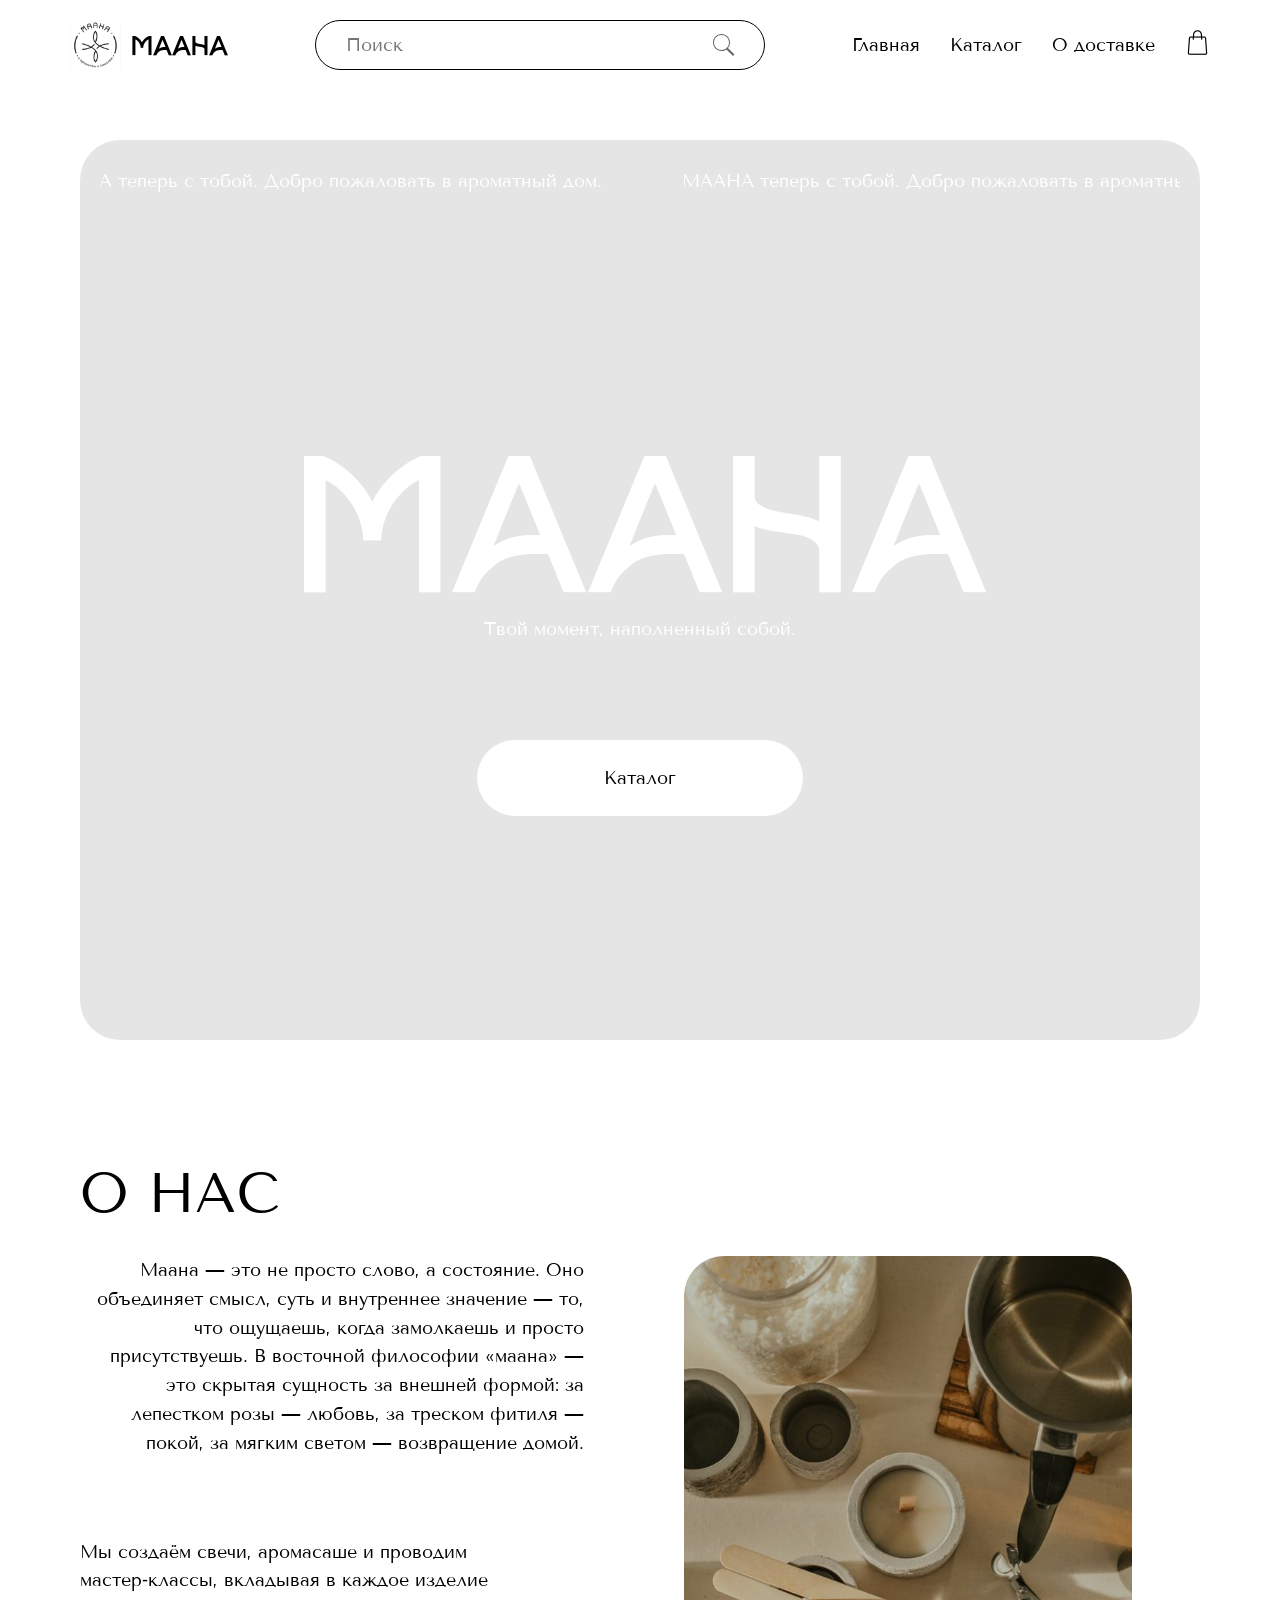
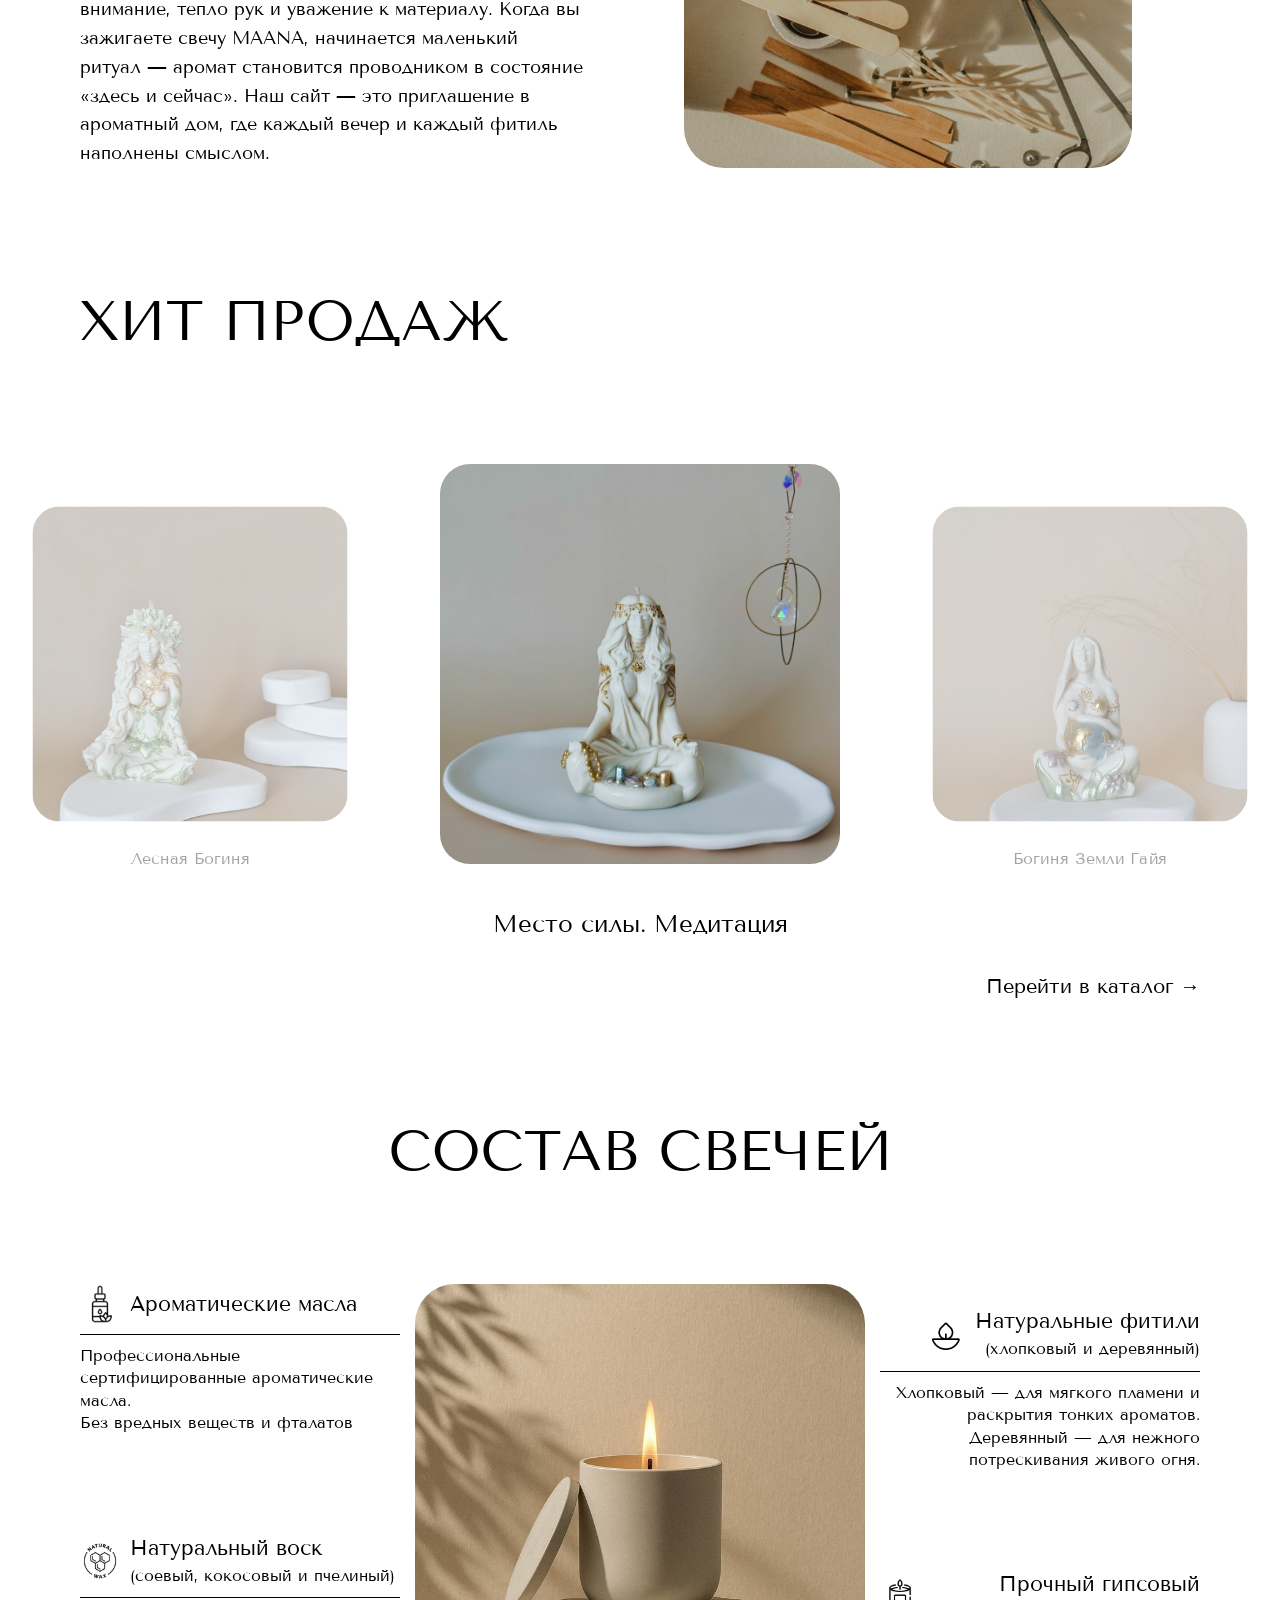
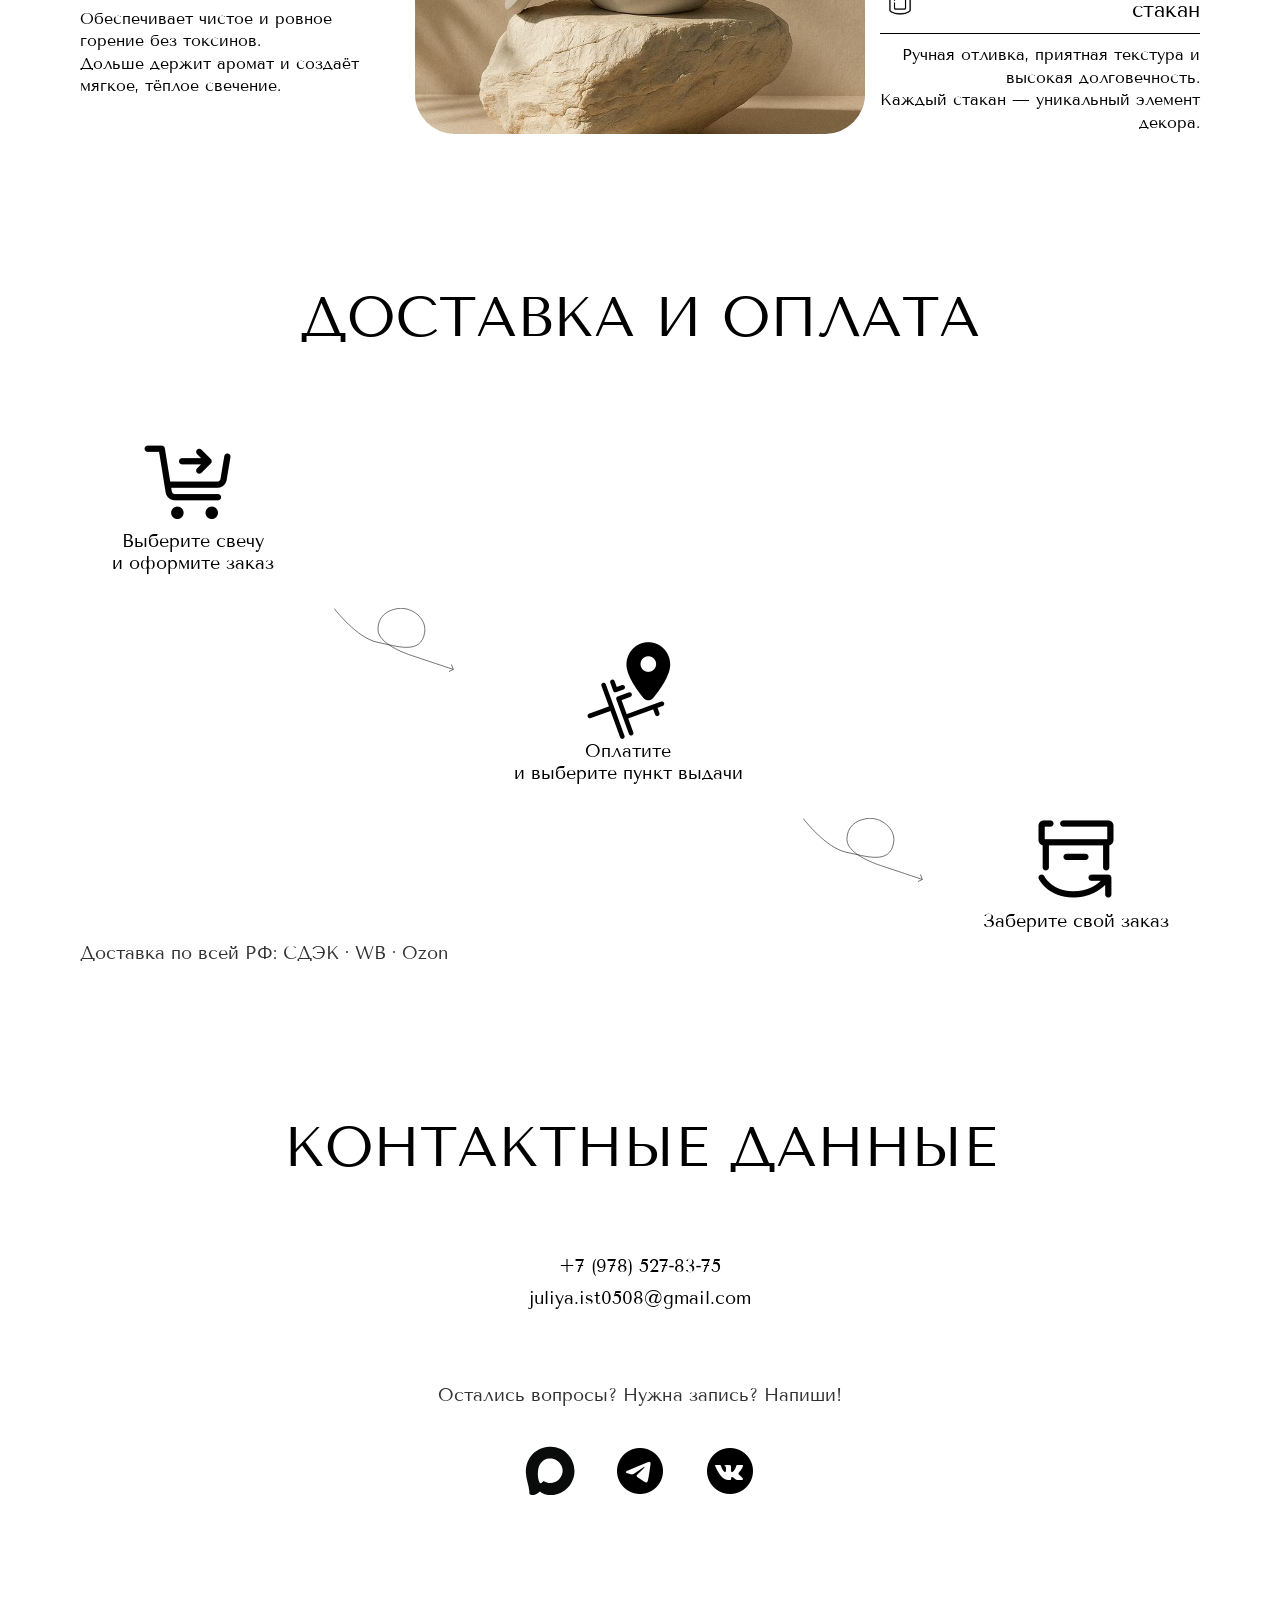
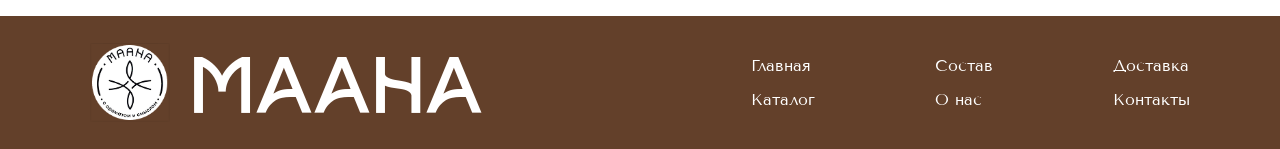
==== index.html @ 2e470aa3 "Initial commit" ====
<!doctype html>
<html lang="ru">
  <head>
    <meta charset="UTF-8" />
    <meta name="viewport" content="width=device-width, initial-scale=1.0" />
    <title>МААНА</title>
    <link rel="stylesheet" href="styles.css" />
  </head>
  <body>
    <header class="header">
      <!-- Бургер -->
      <div class="burger"></div>

      <!-- Логотип -->
      <div class="header__center">
        <a href="index.html" class="logo-link">
          <img src="img/logo.svg" alt="Логотип" class="logo-img" />
          <div class="logo">MAAHA</div>
        </a>
      </div>

      <!-- ПК поиск -->
      <div class="search-wrapper desktop-search">
        <img src="img/search-icon.svg" class="search-icon" alt="" />
        <input type="text" class="search" placeholder="Поиск" />
      </div>

      <!-- Иконки справа (только мобильные) -->
      <div class="header-icons">
        <img
          src="img/search-icon.svg"
          class="search-icon-small"
          id="mobileSearchBtn" />
        <a href="cart.html">
          <img src="img/bag.svg" class="bag-icon" />
        </a>
      </div>

      <!-- Мобильный поиск -->
      <div class="mobile-search">
        <input type="text" placeholder="Поиск" />
        <div class="mobile-search-close">✕</div>
      </div>

      <!-- Навигация (ПК) -->
      <nav class="nav">
        <a href="index.html">Главная</a>
        <a href="katalog.html">Каталог</a>
        <a href="#delivery">О доставке</a>

        <!-- КОРЗИНА ДЛЯ ПК -->
        <a href="cart.html" class="nav-cart">
          <img src="img/bag.svg" alt="Корзина" class="bag-icon" />
        </a>
      </nav>
    </header>

    <main>
      <section class="hero" id="home">
        <!-- БЕГУЩАЯ СТРОКА СВЕРХУ -->
        <div class="ticker">
          <div class="ticker__track">
            <span class="ticker__text"
              >MAAHA теперь с тобой. Добро пожаловать в ароматный дом.</span
            >
          </div>
        </div>

        <!-- ВИДЕО-ФОН -->
        <video class="hero-video" autoplay muted loop playsinline>
          <source src="video/background.mp4" type="video/mp4" />
        </video>

        <!-- КОНТЕНТ -->
        <div class="hero-content">
          <h1 class="hero__title">MAAHA</h1>

          <p class="hero__subtitle">Твой момент, наполненный собой.</p>

          <a href="katalog.html" class="hero__btn">Каталог</a>
        </div>
      </section>

      <section class="about" id="about">
        <h2 class="about__title">О НАС</h2>
        <div class="about__row">
          <div class="about__text">
            <p class="about__p about__p--right">
              Маана — это не просто слово, а состояние. Оно объединяет смысл,
              суть и внутреннее значение — то, что ощущаешь, когда замолкаешь и
              просто присутствуешь. В восточной философии «маана» — это скрытая
              сущность за внешней формой: за лепестком розы — любовь, за треском
              фитиля — покой, за мягким светом — возвращение домой.
            </p>

            <p class="about__p">
              Мы создаём свечи, аромасаше и проводим мастер‑классы, вкладывая в
              каждое изделие внимание, тепло рук и уважение к материалу. Когда
              вы зажигаете свечу MAANA, начинается маленький ритуал — аромат
              становится проводником в состояние «здесь и сейчас». Наш сайт —
              это приглашение в ароматный дом, где каждый вечер и каждый фитиль
              наполнены смыслом.
            </p>
          </div>
          <div class="about__image">
            <img src="img/workshop.jpg" alt="Мастерская MAANA" />
          </div>
        </div>
      </section>

      <section class="hits">
        <h2 class="hits__title">ХИТ ПРОДАЖ</h2>

        <div class="hits__list" id="hits-list"></div>

        <a href="katalog.html" class="hits__link">Перейти в каталог →</a>
      </section>

      <section class="composition" id="composition">
        <h2 class="composition__title">СОСТАВ СВЕЧЕЙ</h2>

        <div class="composition__layout">
          <!-- ЛЕВАЯ КОЛОНКА -->
          <div class="composition__col left">
            <div class="composition__item">
              <div class="composition__item-header">
                <img src="img/icons/oil.png" class="composition__icon" alt="" />
                <h3 class="composition__name">Ароматические масла</h3>
              </div>
              <div class="composition__line"></div>
              <p class="composition__text">
                Профессиональные сертифицированные ароматические масла. <br />
                Без вредных веществ и фталатов
              </p>
            </div>

            <div class="composition__item">
              <div class="composition__item-header">
                <img src="img/icons/wax.png" class="composition__icon" alt="" />
                <h3 class="composition__name">
                  Натуральный воск <br />
                  <span class="composition__text"
                    >(соевый, кокосовый и пчелиный)</span
                  >
                </h3>
              </div>
              <div class="composition__line"></div>
              <p class="composition__text">
                Обеспечивает чистое и ровное горение без токсинов.<br />
                Дольше держит аромат и создаёт мягкое, тёплое свечение.
              </p>
            </div>
          </div>

          <!-- ЦЕНТР -->
          <div class="composition__center">
            <img src="img/composition/candle.png" alt="Свеча MAANA" />
          </div>

          <!-- ПРАВАЯ КОЛОНКА -->
          <div class="composition__col right">
            <div class="composition__item">
              <div class="composition__item-header">
                <img
                  src="img/icons/wick.png"
                  class="composition__icon"
                  alt="" />
                <h3 class="composition__name">
                  Натуральные фитили <br />
                  <span class="composition__text"
                    >(хлопковый и деревянный)</span
                  >
                </h3>
              </div>
              <div class="composition__line"></div>
              <p class="composition__text">
                Хлопковый — для мягкого пламени и раскрытия тонких ароматов.<br />
                Деревянный — для нежного потрескивания живого огня.
              </p>
            </div>
            <div class="composition__item">
              <div class="composition__item-header">
                <img src="img/icons/cup.png" class="composition__icon" alt="" />
                <h3 class="composition__name">Прочный гипсовый стакан</h3>
              </div>
              <div class="composition__line"></div>
              <p class="composition__text">
                Ручная отливка, приятная текстура и высокая долговечность.<br />
                Каждый стакан — уникальный элемент декора.
              </p>
            </div>
          </div>
        </div>
      </section>

      <section class="delivery" id="delivery">
        <h2 class="delivery__title">ДОСТАВКА И ОПЛАТА</h2>

        <div class="delivery__steps">
          <!-- ШАГ 1 -->
          <div class="delivery__step step-1">
            <img src="img/icons/step1.png" class="delivery__icon" alt="" />
            <p class="delivery__text">Выберите свечу<br />и оформите заказ</p>
          </div>

          <img
            src="img/icons/arrow.svg"
            class="delivery__arrow arrow-1"
            alt="" />

          <!-- ШАГ 2 -->
          <div class="delivery__step step-2">
            <img src="img/icons/step2.png" class="delivery__icon" alt="" />
            <p class="delivery__text">Оплатите<br />и выберите пункт выдачи</p>
          </div>

          <img
            src="img/icons/arrow.svg"
            class="delivery__arrow arrow-2"
            alt="" />

          <!-- ШАГ 3 -->
          <div class="delivery__step step-3">
            <img src="img/icons/step3.png" class="delivery__icon" alt="" />
            <p class="delivery__text">Заберите свой заказ</p>
          </div>
        </div>

        <p class="delivery__note">Доставка по всей РФ: СДЭК · WB · Ozon</p>
      </section>

      <section class="contacts" id="contacts">
        <h2 class="contacts__title">КОНТАКТНЫЕ ДАННЫЕ</h2>

        <div class="contacts__info">
          <p class="contacts__phone">+7 (978) 527‑83‑75</p>
          <p class="contacts__mail">juliya.ist0508@gmail.com</p>
        </div>

        <p class="contacts__subtitle">
          Остались вопросы? Нужна запись? Напиши!
        </p>

        <div class="contacts__icons">
          <img src="img/message/max.svg" alt="" class="contacts__icon" />
          <img src="img/message/tg.svg" alt="" class="contacts__icon" />
          <img src="img/message/vk.svg" alt="" class="contacts__icon" />
        </div>
      </section>
    </main>
    <footer class="footer">
      <div class="footer__inner">
        <!-- ЛЕВАЯ ЧАСТЬ: ЛОГОТИП + НАЗВАНИЕ -->
        <div class="footer__left">
          <img src="img/logo.png" alt="Логотип" class="footer__logo-img" />
          <div class="footer__logo-text">MAAHA</div>
        </div>

        <!-- ПРАВАЯ ЧАСТЬ: МЕНЮ -->
        <div class="footer-menu">
          <div class="footer-col">
            <a href="index.html#home">Главная</a>
            <a href="katalog.html">Каталог</a>
          </div>

          <div class="footer-col">
            <a href="index.html#composition">Состав</a>
            <a href="index.html#about">О нас</a>
          </div>

          <div class="footer-col">
            <a href="index.html#delivery">Доставка</a>
            <a href="index.html#contacts">Контакты</a>
          </div>
        </div>
      </div>
    </footer>

    <script src="js/header.js"></script>
    <script type="module" src="js/products.js"></script>
    <script src="js/ticker.js"></script>
    <script type="module" src="js/hits.js"></script>
  </body>
</html>
---- styles.css ----
/* Florensa Demo Regular */
@font-face {
  font-family: 'Florensa';
  src: url('fonts/FlorensaDemo-Regular.ttf') format('truetype');
  font-weight: 200;
  font-style: normal;
}

/* Tenor Sans */
@font-face {
  font-family: 'TenorSans';
  src: url('fonts/TenorSans-Regular.ttf') format('truetype');
  font-weight: 100;
  font-style: normal;
}

/* CSS-переменные */
:root {
  --font-main: 'TenorSans', sans-serif;
  --font-global: 'Florensa', serif;
}

* {
  margin: 0;
  padding: 0;
  box-sizing: border-box;
}

html {
  scroll-behavior: smooth;
}

body {
  background: #fff;
  color: #000;
  font-family: var(--font-main);
  font-size: 18px;
  padding-top: 120px;
}

main {
  padding: 20px 80px;
}

@media (max-width: 1000px) {
  main {
    padding: 10px 60px;
  }
}

/* ------------------ HEADER (DESKTOP) ------------------ */

.header {
  position: fixed;
  top: 0;
  left: 0;
  width: 100%;
  z-index: 20;
  background: #fff;
  display: flex;
  align-items: center;
  justify-content: space-between;
  padding: 20px 70px;
}

/* ЛОГОТИП */
.logo-link {
  display: flex;
  align-items: center;
  gap: 10px;
  text-decoration: none;
  color: #000;
}

.logo-img {
  height: 50px;
}

.logo {
  font-size: 28px;
  font-family: var(--font-global);
}

/* ПОИСК (ПК) */
.search-wrapper {
  position: relative;
  display: flex;
  align-items: center;
}

.search {
  padding: 11px 30px;
  border: 1px solid #000;
  border-radius: 55px;
  font-size: 18px;
  font-family: var(--font-main);
  width: 450px;
  height: 50px;
}

.search-icon {
  position: absolute;
  right: 30px;
  width: 22px;
  height: 22px;
  opacity: 0.6;
}

.search:focus {
  border-color: #f2b13b;
  outline: none;
  box-shadow: 0 0 8px rgba(242, 177, 59, 0.5);
}

/* НАВИГАЦИЯ (ПК) */
.nav {
  display: flex;
  align-items: center;
  gap: 30px;
}

.nav a {
  text-decoration: none;
  color: #000;
}

/* КОРЗИНА ДЛЯ ПК */
.nav-cart {
  display: block;
}

.bag-icon {
  width: 25px;
  cursor: pointer;
}

/* ИКОНКИ (моб/планшет) */
.header-icons {
  display: none;
  align-items: center;
  gap: 20px;
}

.search-icon-small {
  width: 22px;
  opacity: 0.7;
  cursor: pointer;
}

/* БУРГЕР */
.burger {
  display: none;
  width: 28px;
  height: 28px;
  background: #000;
  mask: url('img/burger.png') center/contain no-repeat;
  -webkit-mask: url('img/burger.png') center/contain no-repeat;
  cursor: pointer;
  z-index: 10;
}

.burger.open {
  background: #000;
  mask: url('img/close.png') center/contain no-repeat;
  -webkit-mask: url('img/close.png') center/contain no-repeat;
}

/* МОБИЛЬНЫЙ ПОИСК */
.mobile-search {
  display: flex;
  align-items: center;
  gap: 10px;

  position: absolute;
  left: 0;
  top: 100%;
  width: 100%;

  padding: 12px 20px;
  background: #fff;

  opacity: 0;
  pointer-events: none;
  transform: translateY(-10px);
  transition: all 0.35s ease;
  border-top: 1px solid #eee;
  z-index: 5;
}

.mobile-search input {
  width: 100%;
  padding: 12px 20px;
  border-radius: 40px;
  border: 1px solid #000;
  font-size: 16px;
  transition: all 0.3s ease;
}

.mobile-search input:focus {
  border-color: #f2b13b;
  box-shadow: 0 0 8px rgba(242, 177, 59, 0.5);
  outline: none;
}

.mobile-search-close {
  font-size: 22px;
  cursor: pointer;
  opacity: 0.7;
  transition: 0.2s;
}

.mobile-search-close:hover {
  opacity: 1;
}

/* ------------------ ПЛАНШЕТЫ ------------------ */
@media (max-width: 1024px) {
  body {
    font-size: 16px;
  }

  .header {
    padding: 20px 30px;
    display: grid;
    grid-template-columns: 40px 1fr 80px;
  }

  /* ПК поиск скрываем */
  .search-wrapper {
    display: none;
  }

  /* ПК корзину скрываем */
  .nav-cart {
    display: none;
  }

  /* мобильные иконки показываем */
  .header-icons {
    display: flex;
  }

  /* бургер показываем */
  .burger {
    display: block;
  }

  /* логотип по центру */
  .header__center {
    display: flex;
    justify-content: center;
  }

  /* мобильное меню */
  .nav {
    display: none;
    flex-direction: column;
    gap: 25px;
    position: absolute;
    top: 100%;
    margin-top: 0;
    left: 0;
    width: 100%;
    background: #fff;
    padding: 30px;
    border-top: 1px solid #eee;
  }

  .nav.open {
    display: flex;
  }

  .mobile-search.open {
    opacity: 1;
    pointer-events: auto;
    transform: translateY(0);
  }
}
/* ------------------ ТЕЛЕФОНЫ ------------------ */
@media (max-width: 768px) {
  body {
    font-size: 14px;
  }

  .mobile-search.open {
    opacity: 1;
    pointer-events: auto;
    transform: translateY(0);
  }
}

/*-------------------- HERO SECTION ------------ */
.hero {
  position: relative;
  margin: 0 0 100px;
  height: 100vh;
  overflow: hidden;
  display: flex;
  flex-direction: column;
  justify-content: center;
  text-align: center;
  padding: 20px;
  color: #fff;
}

.hero::after {
  content: '';
  position: absolute;
  top: 0;
  left: 0;
  width: 100%;
  height: 100%;
  background: rgba(0, 0, 0, 0.1); /* степень затемнения */
  border-radius: 40px;
  z-index: 0; /* ← ВАЖНО: слой над видео */
}

.hero-content,
.ticker {
  position: relative;
  z-index: 1;
}

/* ВИДЕО-ФОН */
.hero-video {
  position: absolute;
  top: 0;
  left: 0;
  width: 100%;
  height: 100%;
  object-fit: cover;
  z-index: -1;
  border-radius: 40px;
}

/* БЕГУЩАЯ СТРОКА — ВСЕГДА СВЕРХУ */
.ticker {
  width: 100%;
  overflow: hidden;
  /* background: rgba(0, 0, 0, 0.3); */
  padding: 10px 0;
  white-space: nowrap;
}

.ticker__track {
  display: inline-flex;
  gap: 80px; /* расстояние между фразами */
  white-space: nowrap;
  will-change: transform;
}

/* КОНТЕНТ ПО ЦЕНТРУ */
.hero-content {
  flex: 1;
  display: flex;
  flex-direction: column;
  justify-content: center; /* центрирование */
  align-items: center;
  text-align: center;
  padding: 0 40px;
  color: #fff;
}

/* ТЕКСТ */
.hero__title {
  font-size: 200px;
  font-weight: 400;
  margin-bottom: -15px;
  font-family: var(--font-global);
}

.hero__subtitle {
  margin-bottom: 100px;
}

/* КНОПКА */
.hero__btn {
  display: inline-block;
  padding: 25px 125px;
  background: #fff;
  border-radius: 90px;
  text-decoration: none;
  color: #000;
  border: 2px solid transparent;
  transition: 0.3s ease;
}

.hero__btn:hover {
  border-color: #f2b13b;
  color: #f2b13b;
}

.hero__btn:active {
  background: #f2b13b;
  color: #fff;
}

@media (max-width: 1024px) {
  .hero {
    height: 85vh;
    margin-bottom: 60px;
    border-radius: 30px;
  }

  .hero::after,
  .hero-video {
    border-radius: 30px;
  }

  .hero__title {
    font-size: 120px;
    margin-bottom: -10px;
  }

  .hero__subtitle {
    font-size: 20px;
    margin-bottom: 60px;
  }

  .hero__btn {
    padding: 20px 80px;
    font-size: 18px;
  }

  .ticker {
    padding: 8px 0;
  }

  .ticker__track {
    gap: 50px;
  }
}

@media (max-width: 768px) {
  .hero {
    height: 75vh;
    padding: 10px;
    margin-bottom: 40px;
    border-radius: 20px;
  }

  .hero::after,
  .hero-video {
    border-radius: 20px;
  }

  .hero__subtitle {
    font-size: 16px;
    margin-bottom: 70px;
  }

  .hero__btn {
    padding: 16px 50px;
    font-size: 16px;
    border-radius: 60px;
  }

  .ticker {
    padding: 6px 0;
  }

  .ticker__track {
    gap: 30px;
  }
}

/*----------------- ABOUT ----------------- */
.about {
  margin-top: 120px;
}

.about__title {
  font-size: 56px;
  font-weight: 200;
  margin-bottom: 30px;
}

.about__row {
  display: flex;
  align-items: stretch;
  gap: 100px;
}

.about__text {
  flex: 0 0 45%;
  align-self: center; /* текст по низу */
}

.about__p {
  font-size: 18px;
  line-height: 1.6;
  margin-bottom: 80px;
}

.about__p:last-child {
  margin-bottom: 0;
}

.about__p--right {
  text-align: right;
}

.about__image {
  /* align-self: center; */
  flex: 0 0 40%;
  flex-shrink: 0;
  width: 400px; /* регулируйте под свой дизайн */
  aspect-ratio: 1 / 1; /* квадрат */
  border-radius: 40px;
  overflow: hidden;
}

.about__image img {
  width: 100%;
  height: 100%;
  object-fit: cover;
}

/* Планшеты (до 1024px) */
@media (max-width: 1024px) {
  .about__row {
    flex-direction: column;
    gap: 30px;
  }

  .about__image {
    order: 1;
    width: 100%;
    max-width: 450px;
    margin: 0 auto 30px;
  }

  .about__text {
    order: 2;
    width: 100%;
  }

  .about__title {
    margin-bottom: 60px;
  }

  .about__p {
    font-size: 16px;
    line-height: 1.6;
    margin-bottom: 50px;
  }
}
/* Телефоны (до 768px) */
@media (max-width: 768px) {
  .about__title {
    font-size: 50px;
  }

  .about__row {
    display: flex;
    flex-direction: column;
  }

  .about__image {
    order: 1; /* картинка первая */
    width: 100%;
    aspect-ratio: 1 / 1;
    margin-bottom: 50px;
  }

  .about__text {
    order: 2; /* текст второй */
  }
}

/* -------------------- ХИТЫ ----------------*/
.hits {
  margin-top: 120px;
}

.hits__title {
  font-size: 56px;
  margin-bottom: 100px;
  font-weight: 200;
}

.hits__list {
  position: relative;
  width: 100%;
  height: 420px;
  display: flex;
  justify-content: center;
  align-items: center;
}

.hits__item {
  position: absolute;
  transition:
    transform 0.8s ease,
    opacity 0.8s ease,
    width 0.8s ease,
    height 0.8s ease;
}

/* левая карточка */
.hits__item.left {
  transform: translateX(-450px) scale(0.9);
  opacity: 0.5;
  z-index: 1;
  width: 350px;
  height: 350px;
}

/* центральная карточка */
.hits__item.center {
  transform: translateX(0) scale(1);
  opacity: 1;
  z-index: 3;
  width: 400px;
  height: 400px;
}

/* правая карточка */
.hits__item.right {
  transform: translateX(450px) scale(0.9);
  opacity: 0.5;
  z-index: 1;
  width: 350px;
  height: 350px;
}

.hits__item img {
  width: 100%;
  height: 100%;
  object-fit: cover;
  border-radius: 30px;
}

.hits__name {
  font-size: 20px;
  text-align: center;
}

/* название у боковых карточек */
.hits__item.left .hits__name,
.hits__item.right .hits__name {
  font-size: 18px;
  margin-top: 25px;
  opacity: 0.7;
  transition: 0.6s ease;
}

/* название у центральной карточки */
.hits__item.center .hits__name {
  font-size: 24px;
  margin-top: 40px;
  opacity: 1;
  transition: 0.6s ease;
}

.hits__link {
  display: block;
  margin: 100px 0 0;
  text-align: right;
  font-size: 20px;
  text-decoration: none;
  color: #000;
}

.hits__link:hover {
  color: #f2b13b;
  transition: 0.3s ease;
}

@media (max-width: 1024px) {
  /* текст */
  .hits__item.left .hits__name,
  .hits__item.right .hits__name {
    font-size: 16px;
    margin-top: 18px;
  }

  .hits__item.center .hits__name {
    font-size: 20px;
    margin-top: 25px;
  }

  /* левая карточка */
  .hits__item.left {
    transform: translateX(-300px) scale(0.85);
    width: 280px;
    height: 280px;
  }

  /* центральная карточка */
  .hits__item.center {
    width: 330px;
    height: 330px;
  }

  /* правая карточка */
  .hits__item.right {
    transform: translateX(300px) scale(0.85);
    width: 280px;
    height: 280px;
  }

  /* высота контейнера */
  .hits__list {
    height: 350px;
  }

  .hits__link {
    font-size: 16px;
  }
}

@media (max-width: 768px) {
  .hits__title {
    font-size: 50px;
  }

  /* текст */
  .hits__name {
    font-size: 16px;
  }

  /* левая карточка */
  .hits__item.left {
    transform: translateX(-180px) scale(0.8);
    width: 220px;
    height: 220px;
  }

  /* центральная карточка */
  .hits__item.center {
    width: 260px;
    height: 260px;
  }

  /* правая карточка */
  .hits__item.right {
    transform: translateX(180px) scale(0.8);
    width: 220px;
    height: 220px;
  }

  /* высота контейнера */
  .hits__list {
    height: 280px;
  }
}

/* ------------------- СОСТАВ СВЕЧЕЙ ---------------- */
.composition {
  margin-top: 120px;
}

.composition__title {
  font-size: 56px;
  font-weight: 200;
  text-align: center;
  margin-bottom: 100px;
}

/* ТРИ КОЛОНКИ */
.composition__layout {
  display: grid;
  grid-template-columns: 1fr auto 1fr;
  align-items: start;
  gap: 15px; /* 15px — расстояние между фото и описаниями */
  max-width: 1200px;
  margin: 0 auto;
}

/* ЛЕВАЯ И ПРАВАЯ КОЛОНКИ */
.composition__col {
  display: flex;
  flex-direction: column;
  height: 450px; /* высота фото */
}

/* ВЫРАВНИВАНИЕ */
.composition__col.left {
  text-align: left;
  justify-content: flex-start;
  gap: 100px;
}

.composition__col.right {
  text-align: right;
  justify-content: flex-end;
  gap: 100px;
}

/* ЦЕНТР — ФОТО */
.composition__center {
  width: 450px;
  height: 450px;
  overflow: hidden;
  background: #e5e5e5;
  border-radius: 40px;
}

.composition__center img {
  width: 100%;
  height: 100%;
  object-fit: cover;
}

.composition__item {
  max-width: 350px;
}

/* ИКОНКА + НАЗВАНИЕ В ОДНОЙ ЛИНИИ */
.composition__item-header {
  display: flex;
  align-items: center;
  gap: 10px;
}

.composition__col.right .composition__item-header {
  justify-content: flex-end;
}

/* ИКОНКА */
.composition__icon {
  width: 40px;
  height: 40px;
}

/* НАЗВАНИЕ */
.composition__name {
  font-weight: 400;
}

/* ЛИНИЯ */
.composition__line {
  width: 100%;
  height: 1px;
  background: #000;
  margin: 10px 0;
}

/* ТЕКСТ */
.composition__text {
  font-size: 16px;
  line-height: 1.4;
}

@media (max-width: 1024px) {
  .composition__title {
    font-size: 56px;
    margin-bottom: 80px;
  }

  .composition__layout {
    display: grid;
    grid-template-columns: 1fr 1fr; /* две колонки */
    grid-template-rows: auto auto; /* фото сверху */
    gap: 40px;
    max-width: 900px;
    align-items: stretch;
  }

  .composition__center {
    grid-column: 1 / 3; /* фото на всю ширину */
    grid-row: 1;
    width: 350px;
    height: 350px;
    margin: 0 auto;
  }

  .composition__col {
    height: 100%;
  }

  .composition__col.left {
    grid-column: 1;
    grid-row: 2;
    text-align: left;
    align-items: flex-start;
    gap: 40px;
  }

  .composition__col.right {
    grid-column: 2;
    grid-row: 2;
    text-align: right;
    align-items: flex-end;
    gap: 40px;
  }

  .composition__text {
    font-size: 16px;
  }
}
@media (max-width: 768px) {
  .composition__title {
    font-size: 50px;
  }

  .composition__layout {
    display: flex;
    flex-direction: column;
    gap: 40px;
    width: 100%;
  }

  .composition__center {
    order: 1;
    width: 250px;
    height: 250px;
    margin: 0 auto;
  }

  .composition__col {
    display: contents;
  }

  .composition__item {
    width: 100%;
    max-width: 320px;
    display: flex;
    flex-direction: column;
  }

  .composition__name {
    font-size: 18px;
  }

  /* ЛЕВЫЕ элементы — прижимаем к левому краю */
  .composition__col.left .composition__item {
    margin-left: 0;
    margin-right: auto;
    text-align: left;
    align-items: flex-start;
  }

  /* ПРАВЫЕ элементы — прижимаем к правому краю */
  .composition__col.right .composition__item {
    margin-left: auto;
    margin-right: 0;
    text-align: right;
    align-items: flex-end;
  }

  /* Порядок */
  .composition__col.left .composition__item:nth-child(1) {
    order: 2;
  }
  .composition__col.right .composition__item:nth-child(1) {
    order: 3;
  }
  .composition__col.left .composition__item:nth-child(2) {
    order: 4;
  }
  .composition__col.right .composition__item:nth-child(2) {
    order: 5;
  }

  /* Header справа */
  .composition__item-header {
    width: 100%;
  }

  .composition__col.right .composition__item-header {
    justify-content: flex-end;
  }

  .composition__text {
    font-size: 16px;
  }
}

/* ------------- ДОСТАВКА ---------------- */
/* ОБЩИЙ БЛОК */
.delivery {
  margin-top: 150px;
}

.delivery__title {
  text-align: center;
  font-size: 56px;
  font-weight: 200;
  margin-bottom: 80px;
}

.delivery__text {
  text-align: center;
}

/* КОНТЕЙНЕР */
.delivery__steps {
  display: flex;
  justify-content: center;
  align-items: flex-start;
  gap: 60px;
  position: relative;
}

.delivery__step {
  display: flex;
  flex-direction: column;
  align-items: center;
}

/* ШАГИ */
.step {
  display: flex;
  flex-direction: column;
  align-items: center;
}

.delivery__arrow {
  width: 120px;
  height: 120px;
  object-fit: contain;
}

/* ИКОНКИ */
.icon {
  width: 150px;
  height: 150px;
  object-fit: contain;
  margin-bottom: 15px;
}

/* ТЕКСТ */
.step p {
  font-size: 18px;
  line-height: 1.4;
  margin: 0;
  text-align: center;
}

/* РАСПОЛОЖЕНИЕ — ЛЕСЕНКА */

/* ШАГ 1 */
.step-1 {
  margin-top: 0;
}

/* СТРЕЛКА 1 — от низа иконки шага 1 */
.arrow-1 {
  margin-top: 150px;
}

/* ШАГ 2 — верх иконки совпадает с низом текста шага 1 */
.step-2 {
  margin-top: 210px; /* 150 иконка + 15 отступ + ~45 текст */
}

/* СТРЕЛКА 2 — от низа иконки шага 2 */
.arrow-2 {
  margin-top: 360px; /* 210 + 150 */
}

/* ШАГ 3 — верх иконки совпадает с низом текста шага 2 */
.step-3 {
  margin-top: 380px; /* 360 + небольшой отступ */
}

/* НАДПИСЬ СЛЕВА, НА 10px НИЖЕ ТРЕТЬЕГО ШАГА */
.delivery__note {
  margin: 10px 0;
  opacity: 0.8;
  text-align: left;
}

@media (max-width: 1024px) {
  .delivery {
    margin-top: 100px;
  }

  .delivery__title {
    font-size: 50px;
    margin-bottom: 60px;
  }

  .delivery__steps {
    gap: 40px;
  }

  .delivery__icon {
    width: 100px;
    height: 100px;
  }

  .delivery__arrow {
    width: 100px;
    height: 100px;
  }

  /* Лесенка — уменьшаем вертикальные отступы */
  .step-2 {
    margin-top: 160px;
  }

  .arrow-1 {
    margin-top: 120px;
  }

  .arrow-2 {
    margin-top: 280px;
  }

  .step-3 {
    margin-top: 300px;
  }

  .delivery__text {
    font-size: 16px;
  }

  .delivery__note {
    margin-top: 40px;
  }
}

@media (max-width: 768px) {
  .delivery__steps {
    display: flex;
    flex-direction: column;
    gap: 30px;
    width: 100%;
  }

  /* Иконки меньше */
  .delivery__icon {
    width: 80px;
    height: 80px;
  }

  /* Заменяем стрелки на мобильные */
  .delivery__arrow {
    content: url('../img/icons/arrow_mobile.svg');
    width: 80px;
    height: 80px;
  }

  /* Убираем лесенку */
  .step-1,
  .step-2,
  .step-3,
  .arrow-1,
  .arrow-2 {
    margin-top: 0;
  }

  /* БАЗА: каждый шаг — блок с фиксированной шириной */
  .delivery__step {
    width: 100%;
    max-width: 320px;
    display: flex;
    flex-direction: column;
    gap: 10px;
  }

  /* 1 — слева */
  .step-1 {
    align-self: flex-start;
    text-align: left;
  }

  /* стрелка 1 — под шагом 1, по центру */
  .arrow-1 {
    align-self: center;
  }

  /* 2 — справа */
  .step-2 {
    align-self: flex-end;
    text-align: right;
  }

  /* стрелка 2 — зеркальная */
  .arrow-2 {
    align-self: center;
    transform: scaleX(-1); /* ← зеркально */
  }

  /* 3 — снова слева */
  .step-3 {
    align-self: flex-start;
    text-align: left;
  }

  /* Текст */
  .delivery__text {
    font-size: 16px;
    line-height: 1.4;
  }

  .delivery__note {
    margin-top: 40px;
    font-size: 16px;
  }
}

/* ------------- КОНТАКТЫ --------------- */
.contacts {
  margin-top: 150px;
  text-align: center;
}

.contacts__title {
  font-size: 56px;
  font-weight: 200;
  margin-bottom: 75px;
}

.contacts__info p {
  margin: 10px 0;
}

.contacts__subtitle {
  margin-top: 75px;
  opacity: 0.8;
}

.contacts__icons {
  margin: 40px 0 100px;
  display: flex;
  justify-content: center;
  gap: 40px;
}

.contacts__icon {
  width: 50px;
  height: 50px;
  object-fit: contain;
  cursor: pointer;
  transition: opacity 0.3s ease;
}

.contacts__icon:hover {
  opacity: 0.6;
}

@media (max-width: 1024px) {
  .contacts {
    margin-top: 120px;
  }

  .contacts__title {
    font-size: 48px;
    margin-bottom: 60px;
  }

  .contacts__icons {
    gap: 30px;
  }

  .contacts__icon {
    width: 45px;
    height: 45px;
  }

  .contacts__subtitle {
    margin-top: 60px;
  }
}

@media (max-width: 768px) {
  .contacts {
    margin-top: 100px;
    text-align: center;
  }

  .contacts__title {
    font-size: 36px;
    margin-bottom: 40px;
  }

  .contacts__info p {
    font-size: 16px;
    margin: 6px 0;
  }

  .contacts__subtitle {
    margin-top: 40px;
    font-size: 16px;
  }

  .contacts__icons {
    margin: 30px 0 60px;
    gap: 25px;
  }

  .contacts__icon {
    width: 40px;
    height: 40px;
  }
}

/* -футер */
.footer {
  background: #63402a;
  padding: 20px 50px;
  color: #fff;
}

.footer__inner {
  max-width: 1400px;
  margin: 0 auto;
  display: flex;
  justify-content: space-between;
  align-items: center;
  padding: 0 40px;
}

/* ЛЕВАЯ ЧАСТЬ */
.footer__left {
  display: flex;
  align-items: center;
  gap: 20px;
}

.footer__logo-img {
  width: 80px;
  height: 80px;
  object-fit: contain;
}

.footer__logo-text {
  font-family: var(--font-global);
  font-size: 82px;
  font-weight: 300;
  letter-spacing: 2px;
}

/* ПРАВАЯ ЧАСТЬ — МЕНЮ */
.footer-menu {
  font-size: 16px;
  display: flex;
  gap: 120px; /* расстояние между колонками */
}

.footer-col {
  display: flex;
  flex-direction: column;
  gap: 15px; /* расстояние между надписями */
}

.footer-col a {
  color: #ffffff;
  text-decoration: none;
  transition: color 0.3s ease;
}

/* Активный цвет */
.footer-col a:hover,
.footer-col a:focus,
.footer-col a:active {
  color: #f2b13b;
}

@media (max-width: 1024px) {
  .footer {
    padding: 20px 30px;
  }

  .footer__inner {
    padding: 0 20px;
    gap: 40px;
  }

  .footer__logo-img {
    width: 60px;
    height: 60px;
  }

  .footer__logo-text {
    font-size: 60px;
  }

  .footer-menu {
    gap: 60px;
    font-size: 15px;
  }

  .footer-col {
    gap: 12px;
  }
}

@media (max-width: 768px) {
  .footer {
    padding: 25px 20px;
  }

  .footer__inner {
    padding: 0;
    gap: 30px;
  }

  /* Логотип */
  .footer__logo-img {
    width: 45px;
    height: 45px;
  }

  .footer__logo-text {
    font-size: 38px;
    letter-spacing: 1px;
  }

  /* Меню — остаётся в две колонки */
  .footer-menu {
    gap: 40px; /* было 120px → уменьшили */
    font-size: 14px;
  }

  .footer-col {
    gap: 8px; /* было 15px → уменьшили */
  }

  .footer-col a {
    font-size: 14px;
  }
}
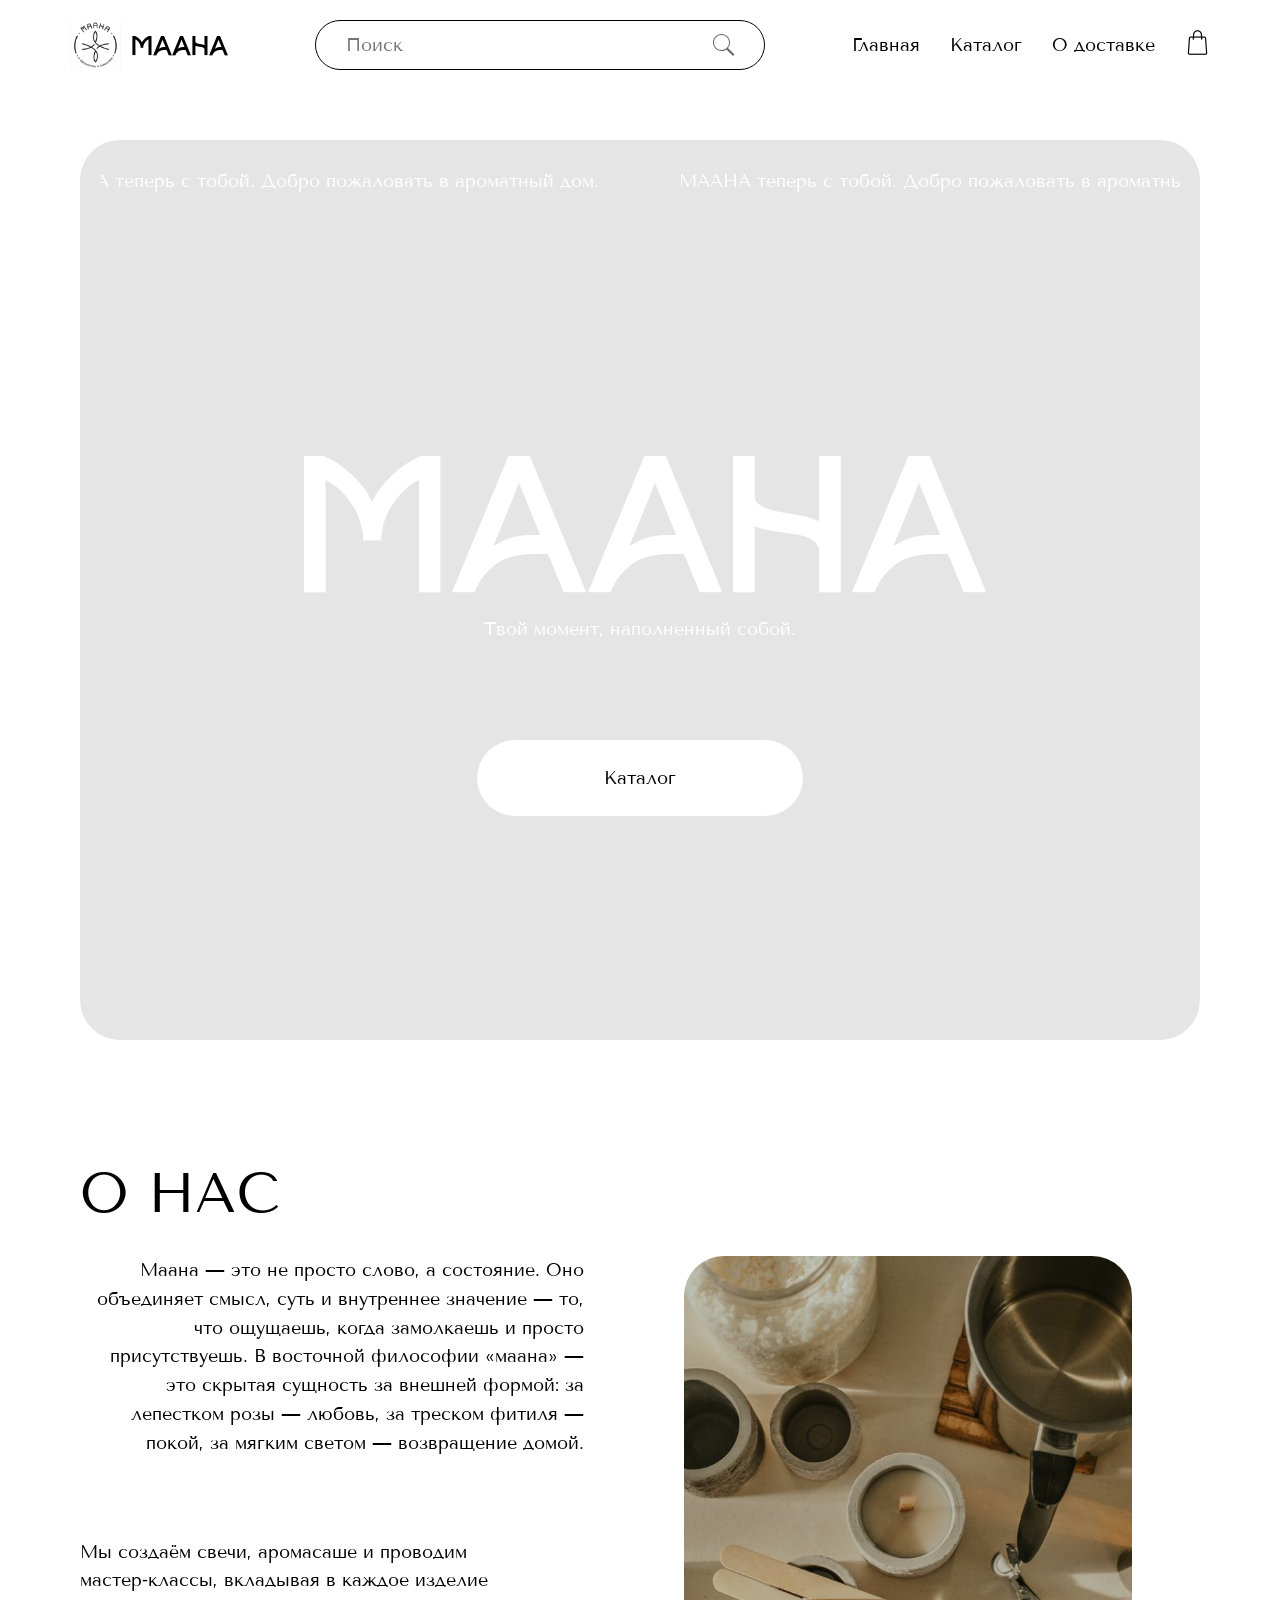
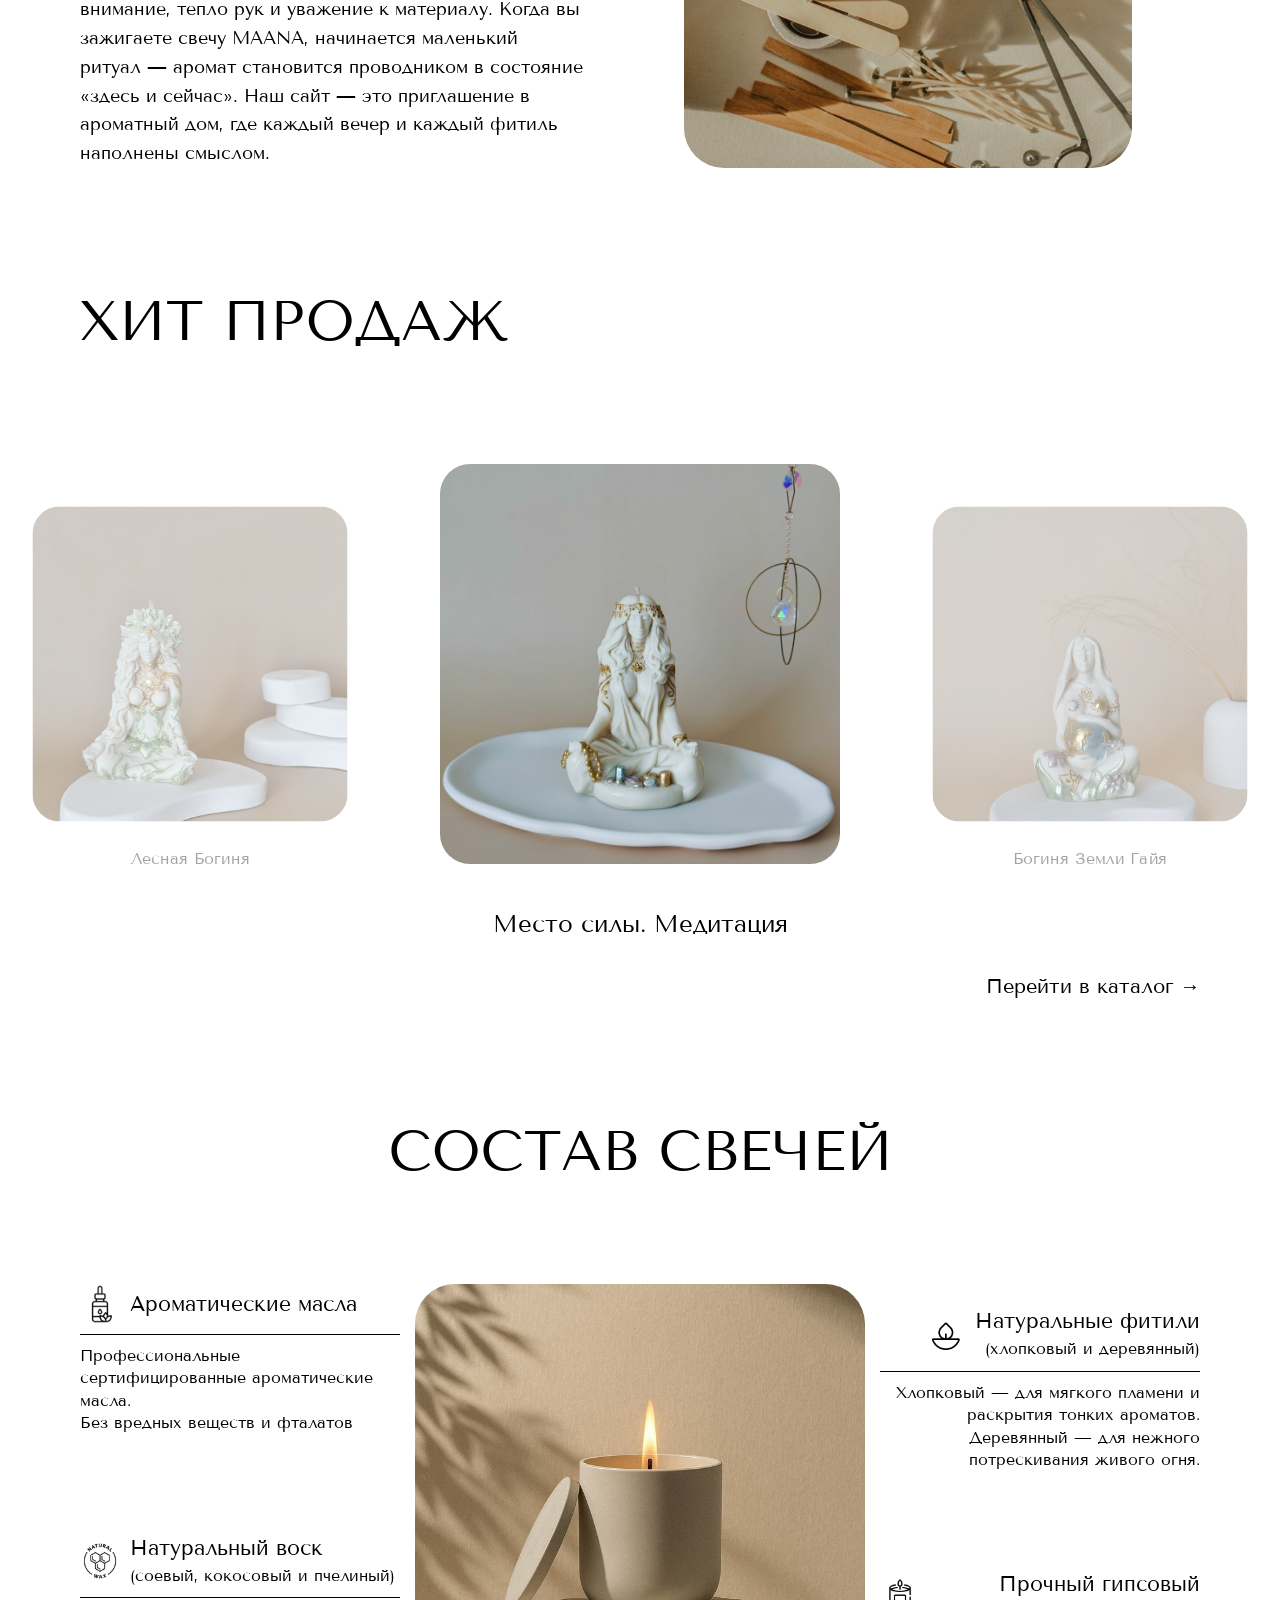
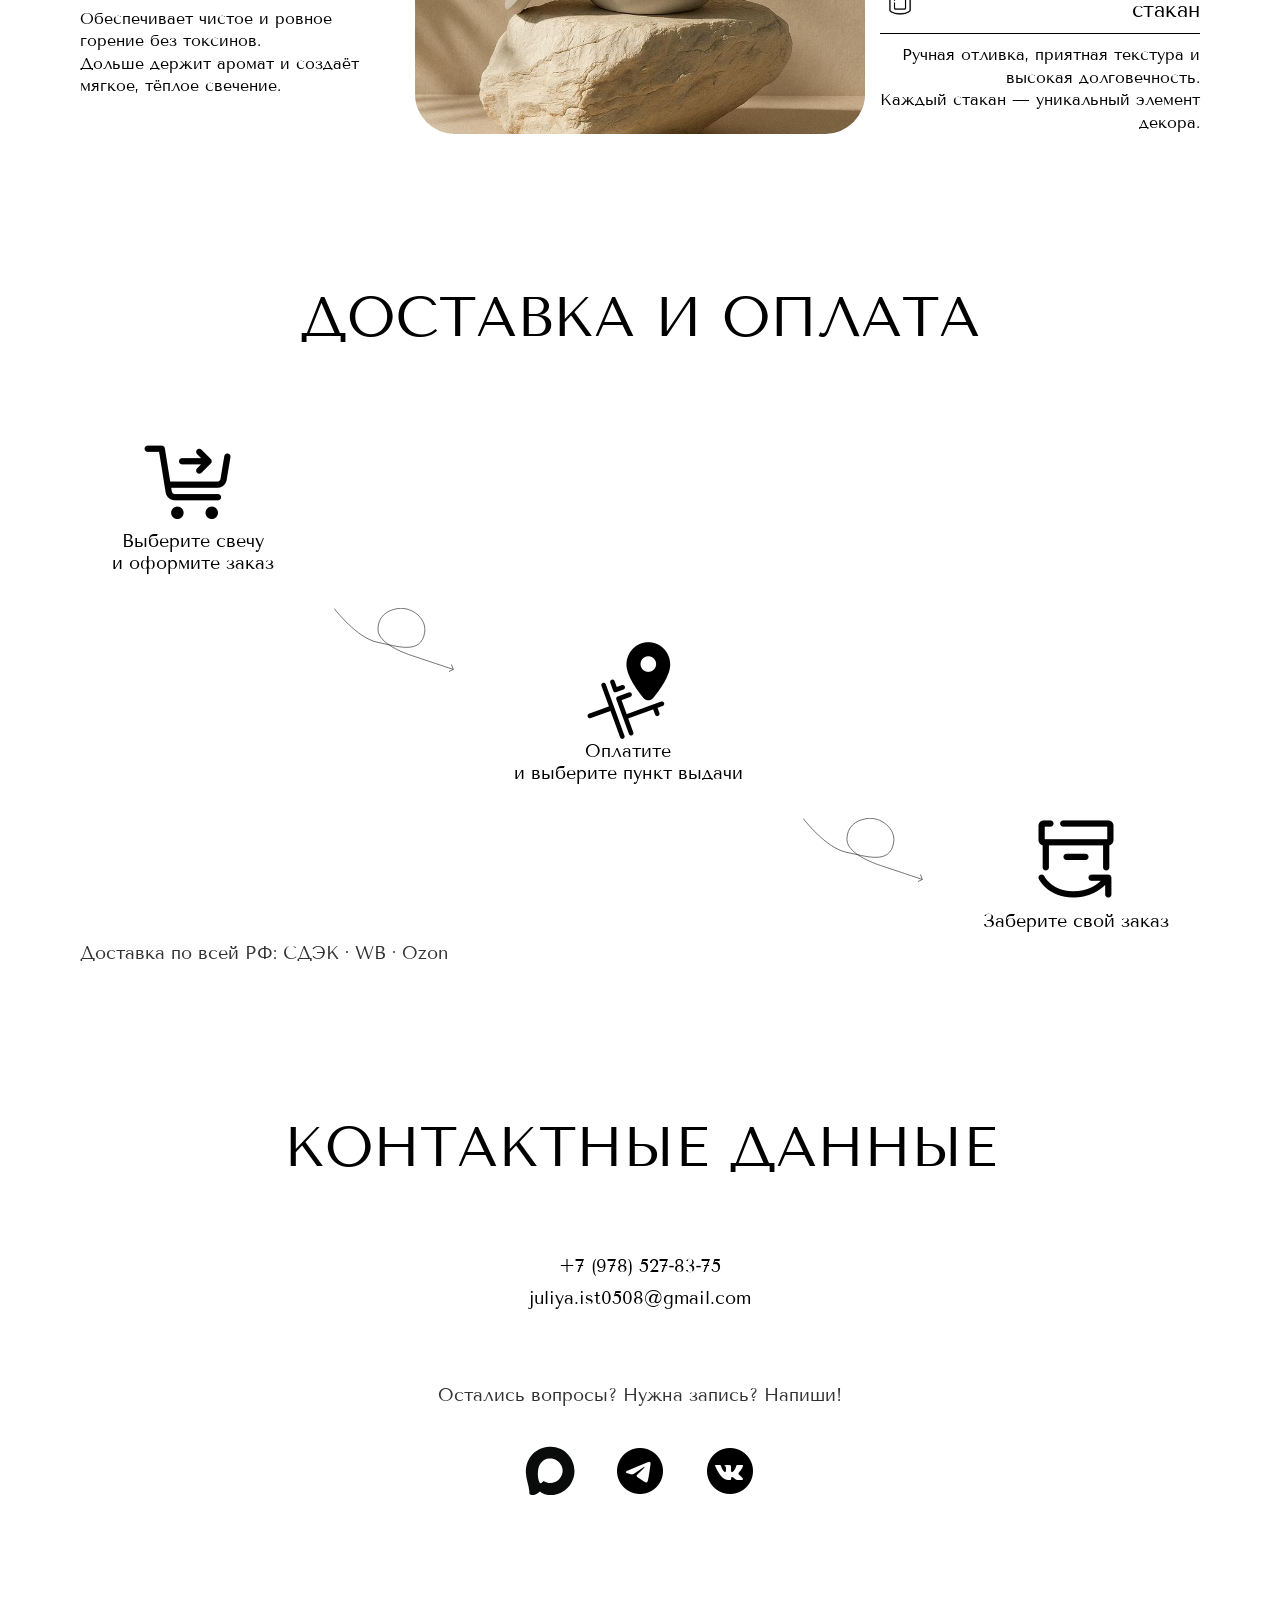
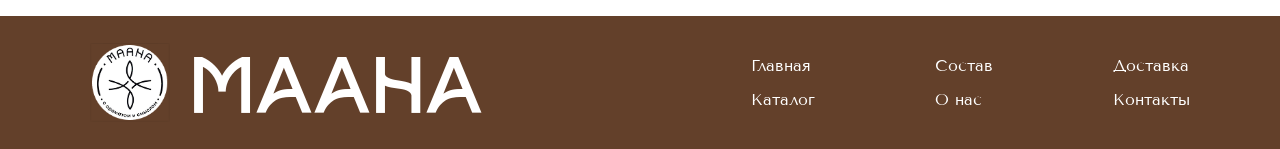
==== commit 5e2750db: "full project" ====
--- a/index.html
+++ b/index.html
@@ -4,6 +4,7 @@
     <meta charset="UTF-8" />
     <meta name="viewport" content="width=device-width, initial-scale=1.0" />
     <title>МААНА</title>
+    <link rel="icon" type="image/svg+xml" href="img/logo.png" />
     <link rel="stylesheet" href="styles.css" />
   </head>
   <body>
@@ -46,7 +47,7 @@
       <nav class="nav">
         <a href="index.html">Главная</a>
         <a href="katalog.html">Каталог</a>
-        <a href="#delivery">О доставке</a>
+        <a href="index.html#delivery">О доставке</a>
 
         <!-- КОРЗИНА ДЛЯ ПК -->
         <a href="cart.html" class="nav-cart">
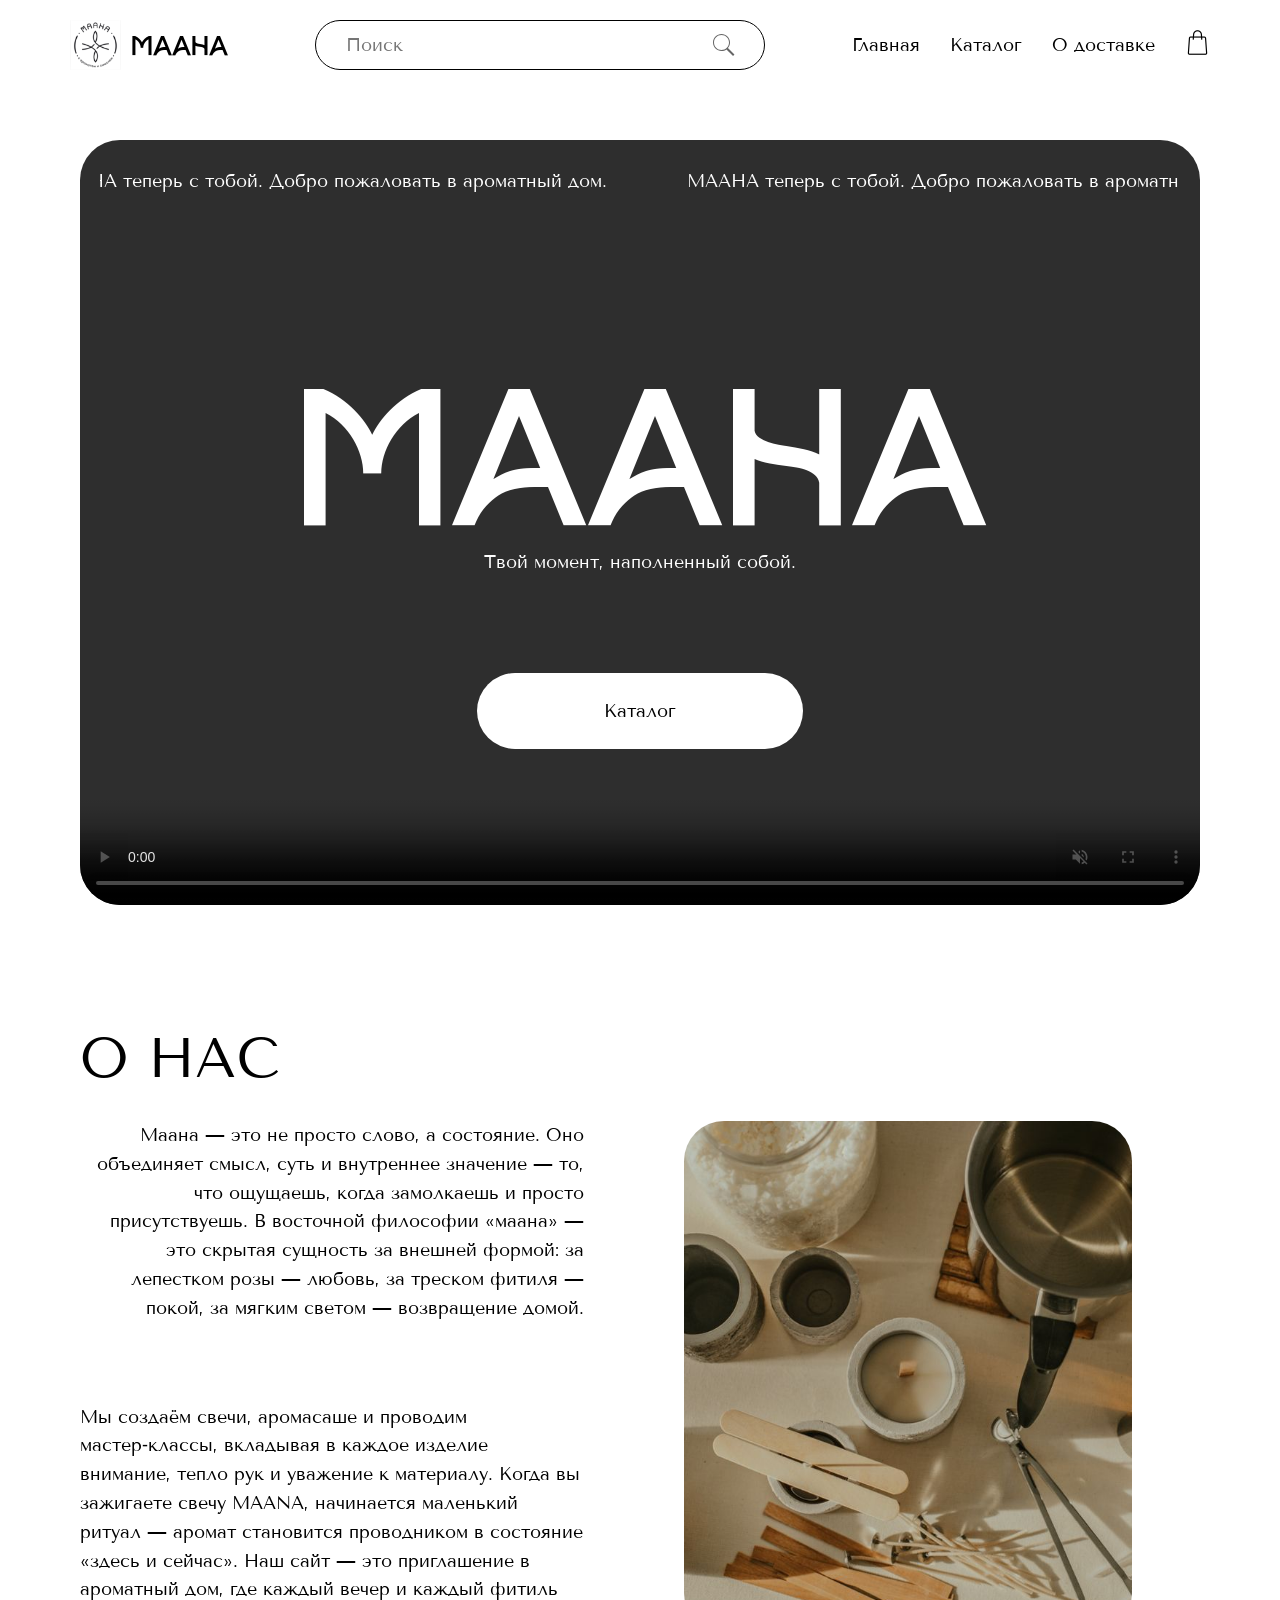
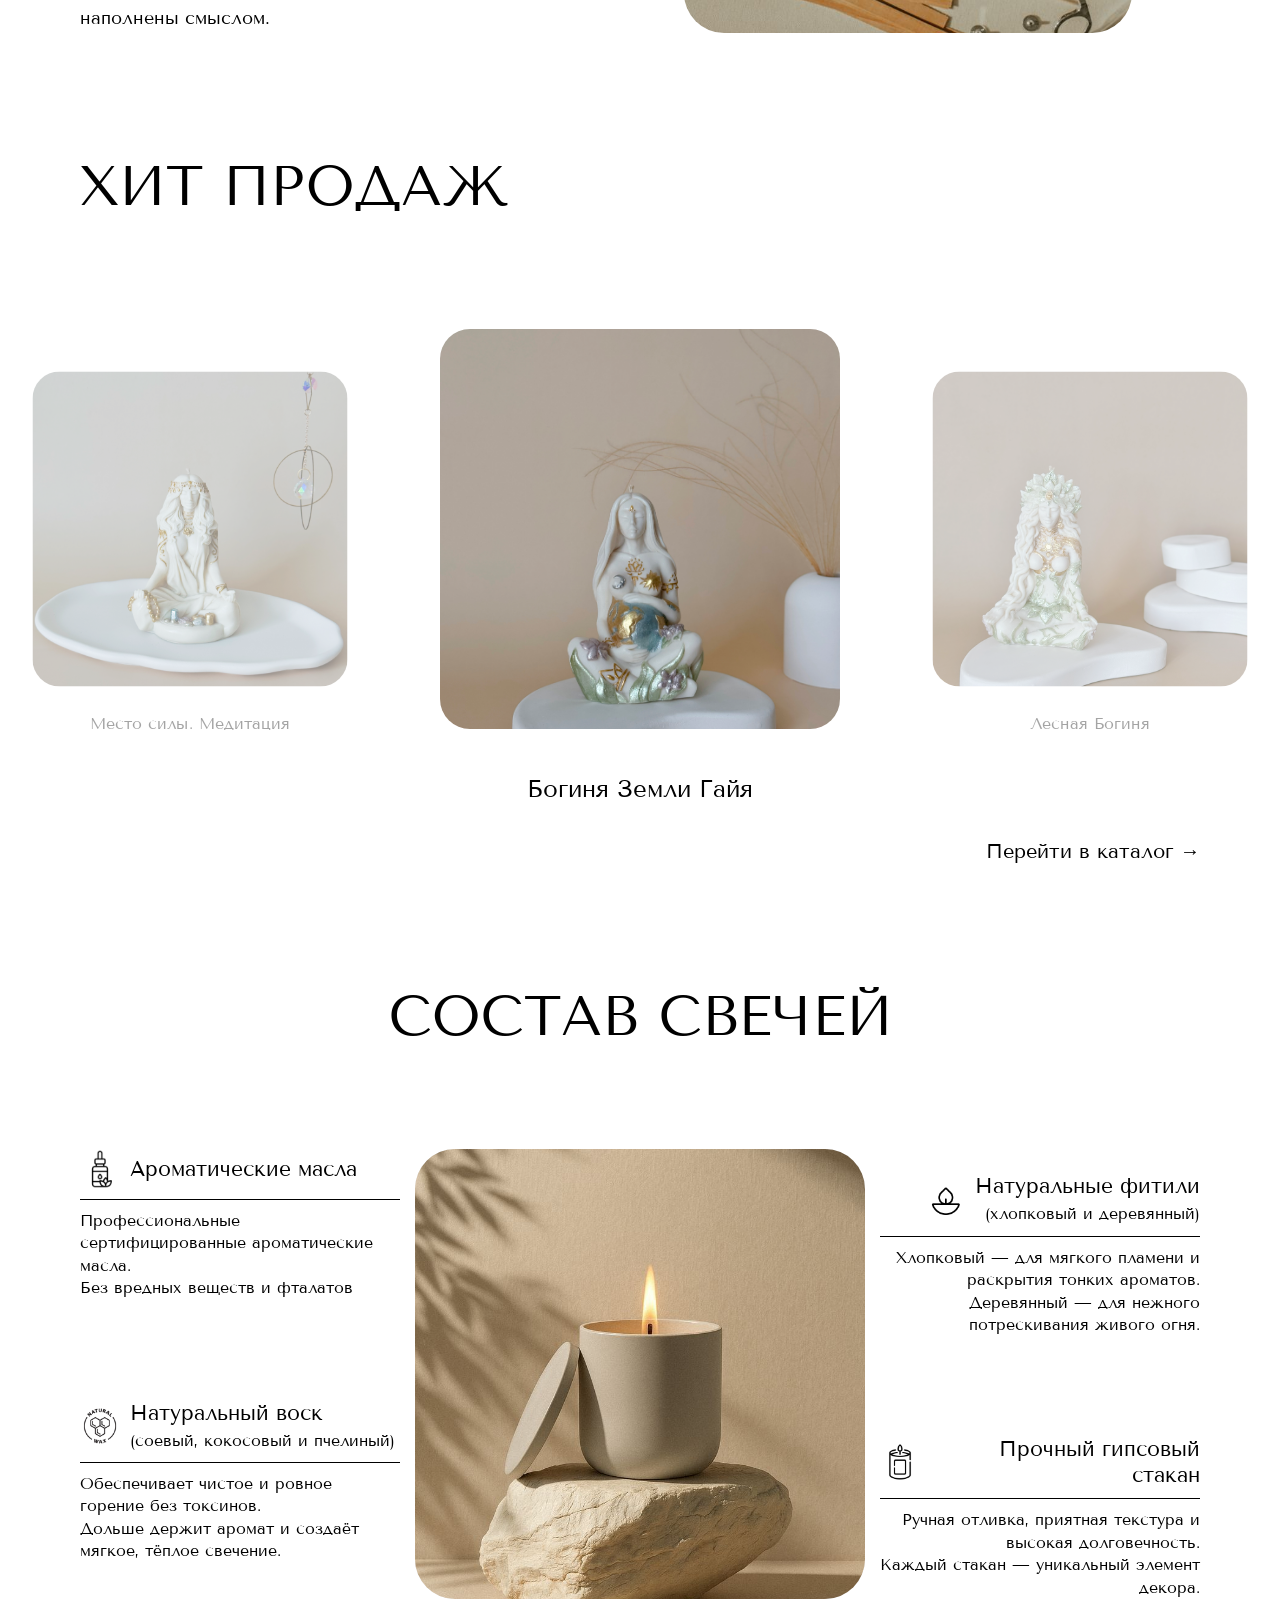
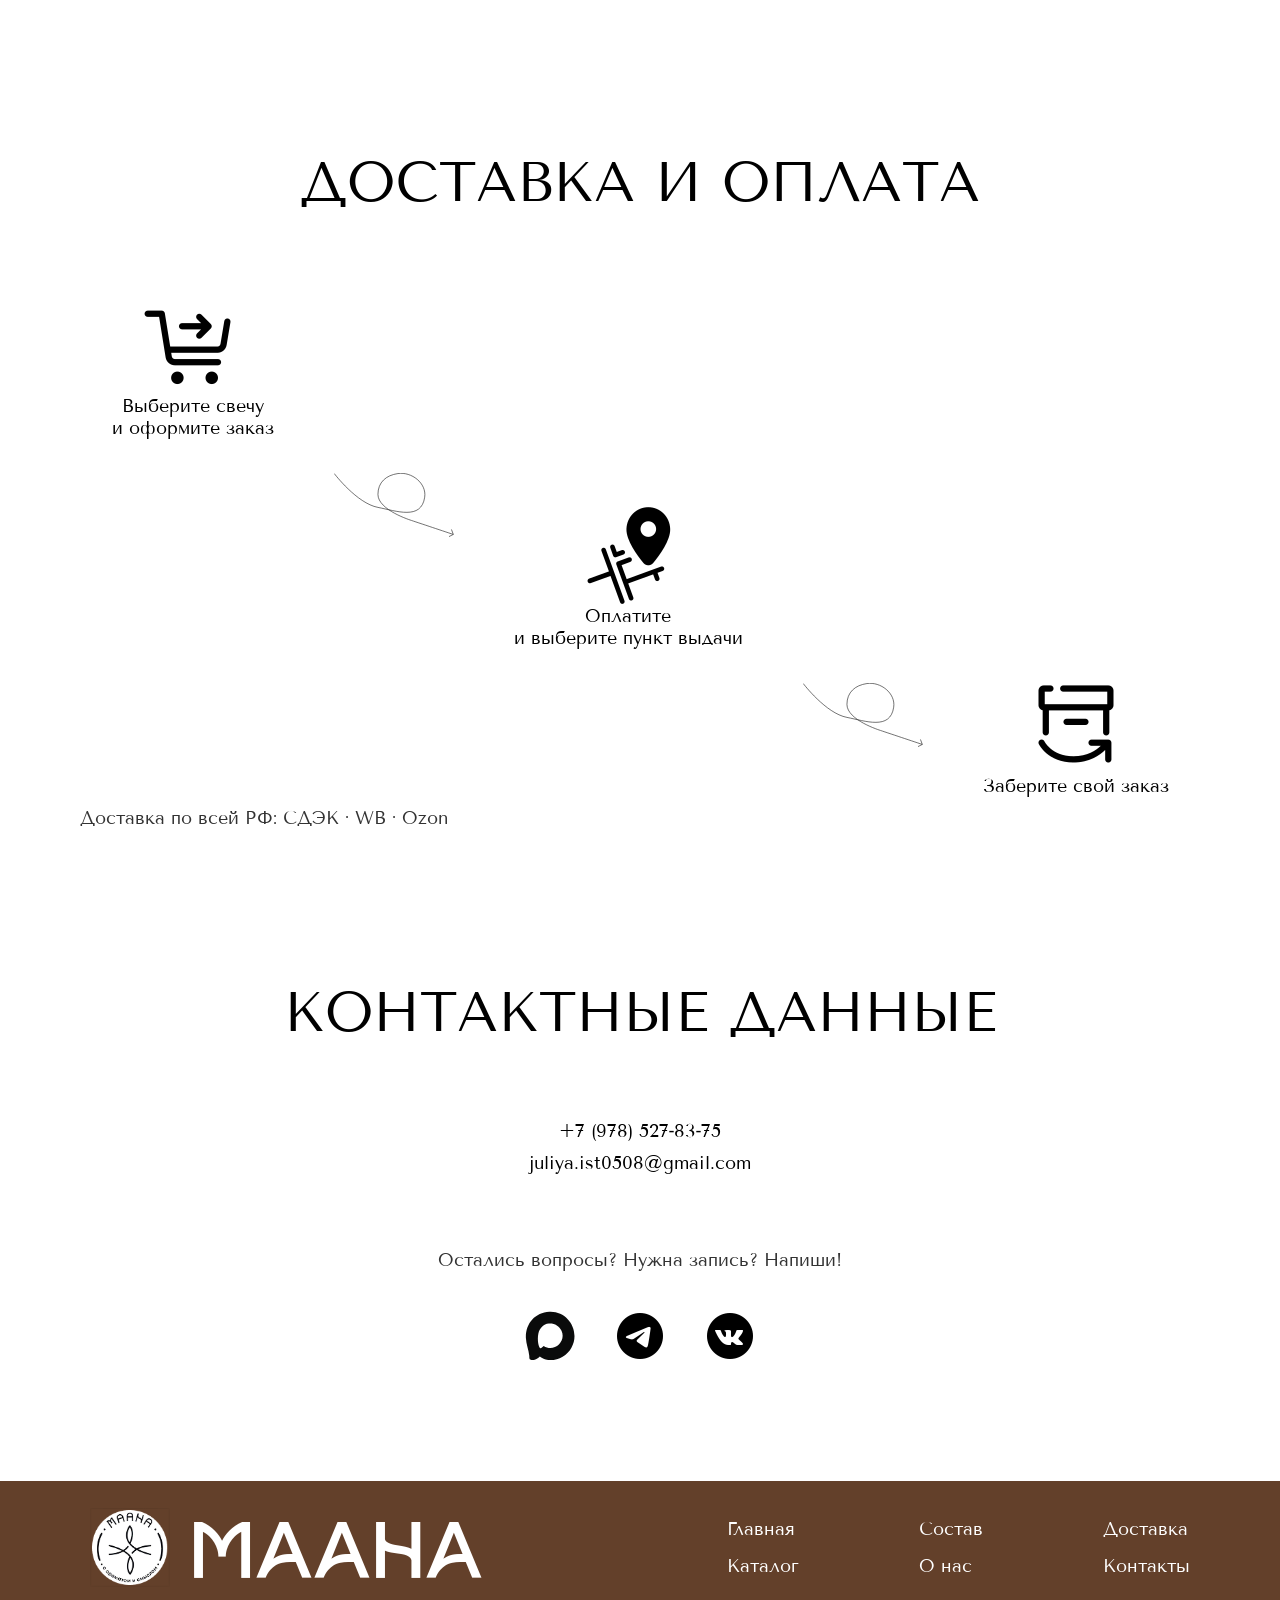
==== commit 37c39185: "add adaptation for Safari" ====
--- a/index.html
+++ b/index.html
@@ -68,7 +68,17 @@
         </div>
 
         <!-- ВИДЕО-ФОН -->
-        <video class="hero-video" autoplay muted loop playsinline>
+        <video
+          class="hero-video"
+          autoplay
+          muted
+          loop
+          playsinline
+          playsinline
+          webkit-playsinline
+          controls="false"
+          disablepictureinpicture
+          controlslist="nodownload nofullscreen noplaybackrate">
           <source src="video/background.mp4" type="video/mp4" />
         </video>
 
--- a/styles.css
+++ b/styles.css
@@ -25,6 +25,10 @@
   padding: 0;
   box-sizing: border-box;
 }
+html,
+body {
+  overflow-x: hidden;
+}
 
 html {
   scroll-behavior: smooth;
@@ -42,9 +46,24 @@
   padding: 20px 80px;
 }
 
-@media (max-width: 1000px) {
+/* Планшеты */
+@media (max-width: 1024px) {
   main {
-    padding: 10px 60px;
+    padding: 15px 40px;
+  }
+}
+
+/* Телефоны */
+@media (max-width: 768px) {
+  main {
+    padding: 12px 20px;
+  }
+}
+
+/* Маленькие телефоны (iPhone SE, Xiaomi 360–420px) */
+@media (max-width: 420px) {
+  main {
+    padding: 10px 12px;
   }
 }
 
@@ -188,11 +207,12 @@
 }
 
 .mobile-search input {
+  font-family: var(--font-main);
   width: 100%;
-  padding: 12px 20px;
-  border-radius: 40px;
+  padding: 8px 18px;
+  border-radius: 35px;
   border: 1px solid #000;
-  font-size: 16px;
+  font-size: 15px;
   transition: all 0.3s ease;
 }
 
@@ -203,7 +223,7 @@
 }
 
 .mobile-search-close {
-  font-size: 22px;
+  font-size: 18px;
   cursor: pointer;
   opacity: 0.7;
   transition: 0.2s;
@@ -220,49 +240,50 @@
   }
 
   .header {
-    padding: 20px 30px;
+    padding: 18px 30px;
     display: grid;
     grid-template-columns: 40px 1fr 80px;
   }
 
-  /* ПК поиск скрываем */
+  .logo-img {
+    height: 42px;
+  }
+
+  .logo {
+    font-size: 24px;
+  }
+
   .search-wrapper {
     display: none;
   }
 
-  /* ПК корзину скрываем */
   .nav-cart {
     display: none;
   }
 
-  /* мобильные иконки показываем */
   .header-icons {
     display: flex;
   }
 
-  /* бургер показываем */
   .burger {
     display: block;
   }
 
-  /* логотип по центру */
   .header__center {
     display: flex;
     justify-content: center;
   }
 
-  /* мобильное меню */
   .nav {
     display: none;
     flex-direction: column;
-    gap: 25px;
+    gap: 22px;
     position: absolute;
     top: 100%;
-    margin-top: 0;
     left: 0;
     width: 100%;
     background: #fff;
-    padding: 30px;
+    padding: 25px;
     border-top: 1px solid #eee;
   }
 
@@ -276,16 +297,76 @@
     transform: translateY(0);
   }
 }
+
 /* ------------------ ТЕЛЕФОНЫ ------------------ */
 @media (max-width: 768px) {
-  body {
+  .header {
+    display: flex !important; /* перебиваем grid */
+    grid-template-columns: none !important; /* отключаем колонки */
+    padding: 10px 12px;
+    align-items: center;
+    justify-content: space-between;
+    gap: 10px;
+  }
+
+  .logo-img {
+    height: 30px;
+  }
+
+  .logo {
+    font-size: 18px;
+  }
+
+  .header-icons {
+    display: flex;
+    gap: 10px;
+  }
+
+  .burger {
+    width: 22px;
+    height: 22px;
+  }
+
+  .mobile-search input {
     font-size: 14px;
-  }
-
-  .mobile-search.open {
-    opacity: 1;
-    pointer-events: auto;
-    transform: translateY(0);
+    padding: 8px 16px;
+    border-radius: 32px;
+  }
+}
+
+@media (max-width: 420px) {
+  .header {
+    padding: 8px 10px;
+    gap: 6px;
+  }
+
+  .logo-img {
+    height: 26px;
+  }
+
+  .logo {
+    font-size: 16px;
+  }
+
+  .header-icons {
+    gap: 8px;
+  }
+
+  .burger {
+    width: 20px;
+    height: 20px;
+  }
+
+  .header-icons img,
+  .header-icons svg {
+    width: 16px;
+    height: 16px;
+  }
+
+  .mobile-search input {
+    font-size: 13px;
+    padding: 7px 14px;
+    border-radius: 28px;
   }
 }
 
@@ -293,7 +374,7 @@
 .hero {
   position: relative;
   margin: 0 0 100px;
-  height: 100vh;
+  height: 85vh;
   overflow: hidden;
   display: flex;
   flex-direction: column;
@@ -395,72 +476,129 @@
   color: #fff;
 }
 
+/* ------------------ ПЛАНШЕТЫ ------------------ */
 @media (max-width: 1024px) {
+  body {
+    padding-top: 90px; /* меньше расстояние сверху */
+  }
+
   .hero {
-    height: 85vh;
-    margin-bottom: 60px;
-    border-radius: 30px;
+    height: 55vh; /* меньше высота */
+    margin-bottom: 50px;
+    padding: 15px;
+    border-radius: 25px;
   }
 
   .hero::after,
   .hero-video {
-    border-radius: 30px;
+    border-radius: 25px;
   }
 
   .hero__title {
-    font-size: 120px;
-    margin-bottom: -10px;
+    font-size: 110px;
   }
 
   .hero__subtitle {
-    font-size: 20px;
-    margin-bottom: 60px;
+    font-size: 18px;
+    margin-bottom: 40px;
   }
 
   .hero__btn {
-    padding: 20px 80px;
+    padding: 18px 70px;
     font-size: 18px;
   }
 
   .ticker {
-    padding: 8px 0;
+    padding: 6px 0;
   }
 
   .ticker__track {
-    gap: 50px;
-  }
-}
-
+    gap: 40px;
+  }
+}
+
+/* ------------------ ТЕЛЕФОНЫ ------------------ */
 @media (max-width: 768px) {
+  body {
+    padding-top: 70px; /* ещё меньше сверху */
+  }
+
   .hero {
-    height: 75vh;
-    padding: 10px;
-    margin-bottom: 40px;
-    border-radius: 20px;
+    height: 50vh;
+    padding: 12px;
+    margin-bottom: 30px;
+    border-radius: 18px;
   }
 
   .hero::after,
   .hero-video {
-    border-radius: 20px;
+    border-radius: 18px;
+  }
+
+  .hero__title {
+    font-size: 90px; /* уменьшили */
   }
 
   .hero__subtitle {
     font-size: 16px;
-    margin-bottom: 70px;
+    margin-bottom: 35px;
   }
 
   .hero__btn {
-    padding: 16px 50px;
+    padding: 14px 45px;
     font-size: 16px;
-    border-radius: 60px;
   }
 
   .ticker {
-    padding: 6px 0;
+    padding: 5px 0;
   }
 
   .ticker__track {
-    gap: 30px;
+    gap: 25px;
+    font-size: 14px; /* уменьшили бегущую строку */
+  }
+}
+
+/* ------------------ МАЛЕНЬКИЕ ТЕЛЕФОНЫ ------------------ */
+@media (max-width: 420px) {
+  body {
+    padding-top: 50px;
+  }
+
+  .hero {
+    height: 35vh;
+    padding: 10px;
+    margin-bottom: 20px;
+    border-radius: 14px;
+  }
+
+  .hero::after,
+  .hero-video {
+    border-radius: 14px;
+  }
+
+  .hero__title {
+    font-size: 70px; /* уменьшили */
+  }
+
+  .hero__subtitle {
+    font-size: 14px;
+    margin: 10px 0 35px;
+  }
+
+  .hero__btn {
+    padding: 12px 32px;
+    font-size: 14px;
+  }
+
+  .ticker__track {
+    gap: 15px;
+    font-size: 12px; /* бегущая строка меньше */
+  }
+
+  /* Увеличиваем МААНА */
+  .hero__title span {
+    font-size: 54px; /* больше чем основной текст */
   }
 }
 
@@ -518,53 +656,91 @@
 
 /* Планшеты (до 1024px) */
 @media (max-width: 1024px) {
+  .about {
+    margin-top: 90px;
+  }
+
+  .about__title {
+    font-size: 42px;
+    margin-bottom: 40px;
+  }
+
+  .about__row {
+    flex-direction: column;
+    gap: 40px;
+  }
+
+  .about__image {
+    order: 1;
+    width: 100%;
+    max-width: 420px;
+    margin: 0 auto 20px;
+    border-radius: 30px;
+  }
+
+  .about__text {
+    order: 2;
+    width: 100%;
+  }
+
+  .about__p {
+    font-size: 17px;
+    line-height: 1.55;
+    margin-bottom: 35px;
+  }
+}
+
+/* Телефоны (до 768px) */
+@media (max-width: 768px) {
+  .about {
+    margin-top: 70px;
+  }
+
+  .about__title {
+    font-size: 36px;
+    margin-bottom: 30px;
+  }
+
   .about__row {
     flex-direction: column;
     gap: 30px;
   }
 
   .about__image {
-    order: 1;
     width: 100%;
-    max-width: 450px;
-    margin: 0 auto 30px;
-  }
-
-  .about__text {
-    order: 2;
-    width: 100%;
+    max-width: 360px;
+    margin: 0 auto 15px;
+    border-radius: 25px;
+  }
+
+  .about__p {
+    font-size: 15px;
+    line-height: 1.55;
+    margin-bottom: 28px;
+  }
+}
+
+/* Маленькие телефоны (до 420px) */
+@media (max-width: 420px) {
+  .about {
+    margin-top: 50px;
   }
 
   .about__title {
-    margin-bottom: 60px;
+    font-size: 30px;
+    margin-bottom: 25px;
+  }
+
+  .about__image {
+    max-width: 300px;
+    border-radius: 20px;
+    margin-bottom: 20px;
   }
 
   .about__p {
-    font-size: 16px;
-    line-height: 1.6;
-    margin-bottom: 50px;
-  }
-}
-/* Телефоны (до 768px) */
-@media (max-width: 768px) {
-  .about__title {
-    font-size: 50px;
-  }
-
-  .about__row {
-    display: flex;
-    flex-direction: column;
-  }
-
-  .about__image {
-    order: 1; /* картинка первая */
-    width: 100%;
-    aspect-ratio: 1 / 1;
-    margin-bottom: 50px;
-  }
-
-  .about__text {
-    order: 2; /* текст второй */
+    font-size: 14px;
+    line-height: 1.5;
+    margin-bottom: 22px;
   }
 }
 
@@ -667,42 +843,49 @@
   transition: 0.3s ease;
 }
 
+/* ------------------ ПЛАНШЕТЫ (до 1024px) ------------------ */
 @media (max-width: 1024px) {
+  .hits {
+    margin-top: 90px;
+  }
+
+  .hits__title {
+    font-size: 42px;
+    margin-bottom: 70px;
+  }
+
   /* текст */
   .hits__item.left .hits__name,
   .hits__item.right .hits__name {
-    font-size: 16px;
-    margin-top: 18px;
+    font-size: 15px;
+    margin-top: 15px;
   }
 
   .hits__item.center .hits__name {
-    font-size: 20px;
-    margin-top: 25px;
-  }
-
-  /* левая карточка */
+    font-size: 18px;
+    margin-top: 20px;
+  }
+
+  /* карточки */
   .hits__item.left {
-    transform: translateX(-300px) scale(0.85);
-    width: 280px;
-    height: 280px;
-  }
-
-  /* центральная карточка */
+    transform: translateX(-260px) scale(0.85);
+    width: 240px;
+    height: 240px;
+  }
+
   .hits__item.center {
-    width: 330px;
-    height: 330px;
-  }
-
-  /* правая карточка */
+    width: 290px;
+    height: 290px;
+  }
+
   .hits__item.right {
-    transform: translateX(300px) scale(0.85);
-    width: 280px;
-    height: 280px;
-  }
-
-  /* высота контейнера */
+    transform: translateX(260px) scale(0.85);
+    width: 240px;
+    height: 240px;
+  }
+
   .hits__list {
-    height: 350px;
+    height: 300px;
   }
 
   .hits__link {
@@ -710,39 +893,87 @@
   }
 }
 
+/* ------------------ ТЕЛЕФОНЫ (до 768px) ------------------ */
 @media (max-width: 768px) {
+  .hits {
+    margin-top: 70px;
+  }
+
   .hits__title {
-    font-size: 50px;
-  }
-
-  /* текст */
+    font-size: 36px;
+    margin-bottom: 50px;
+  }
+
   .hits__name {
-    font-size: 16px;
-  }
-
-  /* левая карточка */
+    font-size: 14px;
+  }
+
+  /* карточки */
   .hits__item.left {
-    transform: translateX(-180px) scale(0.8);
+    transform: translateX(-150px) scale(0.78);
+    width: 190px;
+    height: 190px;
+  }
+
+  .hits__item.center {
     width: 220px;
     height: 220px;
   }
 
-  /* центральная карточка */
+  .hits__item.right {
+    transform: translateX(150px) scale(0.78);
+    width: 190px;
+    height: 190px;
+  }
+
+  .hits__list {
+    height: 240px;
+  }
+
+  .hits__link {
+    font-size: 14px;
+  }
+}
+
+/* ------------------ МАЛЕНЬКИЕ ТЕЛЕФОНЫ (до 420px) ------------------ */
+@media (max-width: 420px) {
+  .hits {
+    margin-top: 50px;
+  }
+
+  .hits__title {
+    font-size: 30px;
+    margin-bottom: 40px;
+  }
+
+  .hits__name {
+    font-size: 13px;
+  }
+
+  /* карточки */
+  .hits__item.left {
+    transform: translateX(-110px) scale(0.75);
+    width: 160px;
+    height: 160px;
+  }
+
   .hits__item.center {
-    width: 260px;
-    height: 260px;
-  }
-
-  /* правая карточка */
+    width: 190px;
+    height: 190px;
+  }
+
   .hits__item.right {
-    transform: translateX(180px) scale(0.8);
-    width: 220px;
-    height: 220px;
-  }
-
-  /* высота контейнера */
+    transform: translateX(110px) scale(0.75);
+    width: 160px;
+    height: 160px;
+  }
+
   .hits__list {
-    height: 280px;
+    height: 210px;
+  }
+
+  .hits__link {
+    font-size: 13px;
   }
 }
 
@@ -844,9 +1075,13 @@
 }
 
 @media (max-width: 1024px) {
+  .composition {
+    margin-top: 90px;
+  }
+
   .composition__title {
-    font-size: 56px;
-    margin-bottom: 80px;
+    font-size: 44px;
+    margin-bottom: 60px;
   }
 
   .composition__layout {
@@ -875,7 +1110,7 @@
     grid-row: 2;
     text-align: left;
     align-items: flex-start;
-    gap: 40px;
+    gap: 30px;
   }
 
   .composition__col.right {
@@ -883,22 +1118,32 @@
     grid-row: 2;
     text-align: right;
     align-items: flex-end;
-    gap: 40px;
+    gap: 30px;
   }
 
   .composition__text {
-    font-size: 16px;
+    font-size: 15px;
+    line-height: 1.45;
+  }
+
+  .composition__name {
+    font-size: 20px; /* добавила, чтобы не было слишком крупно */
   }
 }
 @media (max-width: 768px) {
+  .composition {
+    margin-top: 70px;
+  }
+
   .composition__title {
-    font-size: 50px;
+    font-size: 34px;
+    margin-bottom: 35px;
   }
 
   .composition__layout {
     display: flex;
     flex-direction: column;
-    gap: 40px;
+    gap: 30px;
     width: 100%;
   }
 
@@ -915,13 +1160,13 @@
 
   .composition__item {
     width: 100%;
-    max-width: 320px;
+    max-width: 300px;
     display: flex;
     flex-direction: column;
   }
 
   .composition__name {
-    font-size: 18px;
+    font-size: 17px;
   }
 
   /* ЛЕВЫЕ элементы — прижимаем к левому краю */
@@ -964,10 +1209,35 @@
   }
 
   .composition__text {
-    font-size: 16px;
-  }
-}
-
+    font-size: 14px;
+    line-height: 1.45;
+  }
+}
+
+/* ------------------ МАЛЕНЬКИЕ ТЕЛЕФОНЫ (до 420px) ------------------ */
+@media (max-width: 420px) {
+  .composition__title {
+    font-size: 28px; /* читаемо, но не огромно */
+    margin-bottom: 25px;
+  }
+
+  .composition__name {
+    font-size: 16px; /* комфортный размер */
+  }
+
+  .composition__text {
+    font-size: 13px;
+    line-height: 1.4;
+  }
+
+  .composition__item {
+    max-width: 260px;
+  }
+
+  .composition__layout {
+    gap: 25px;
+  }
+}
 /* ------------- ДОСТАВКА ---------------- */
 /* ОБЩИЙ БЛОК */
 .delivery {
@@ -1063,68 +1333,83 @@
   text-align: left;
 }
 
+/* ------------------ ПЛАНШЕТЫ (до 1024px) ------------------ */ /* ------------------ ПЛАНШЕТЫ (до 1024px) ------------------ */
 @media (max-width: 1024px) {
   .delivery {
-    margin-top: 100px;
+    margin-top: 110px;
   }
 
   .delivery__title {
-    font-size: 50px;
-    margin-bottom: 60px;
+    font-size: 44px;
+    margin-bottom: 55px;
   }
 
   .delivery__steps {
-    gap: 40px;
-  }
-
+    gap: 35px;
+  }
+
+  /* ИКОНКИ */
   .delivery__icon {
-    width: 100px;
-    height: 100px;
-  }
-
+    width: 90px;
+    height: 90px;
+  }
+
+  /* СТРЕЛКИ */
   .delivery__arrow {
-    width: 100px;
-    height: 100px;
-  }
-
-  /* Лесенка — уменьшаем вертикальные отступы */
+    width: 90px;
+    height: 90px;
+  }
+
+  /* Лесенка — только уменьшение расстояний */
   .step-2 {
-    margin-top: 160px;
+    margin-top: 150px;
   }
 
   .arrow-1 {
-    margin-top: 120px;
+    margin-top: 110px;
   }
 
   .arrow-2 {
+    margin-top: 260px;
+  }
+
+  .step-3 {
     margin-top: 280px;
   }
 
-  .step-3 {
-    margin-top: 300px;
-  }
-
-  .delivery__text {
+  /* Текст */
+  .step p {
     font-size: 16px;
+    line-height: 1.4;
   }
 
   .delivery__note {
-    margin-top: 40px;
+    margin-top: 35px;
+    font-size: 15px;
   }
 }
 
 @media (max-width: 768px) {
+  .delivery {
+    margin-top: 80px;
+  }
+
+  .delivery__title {
+    font-size: 36px;
+    margin-bottom: 40px;
+  }
+
   .delivery__steps {
     display: flex;
     flex-direction: column;
-    gap: 30px;
+    gap: 28px;
     width: 100%;
   }
 
   /* Иконки меньше */
   .delivery__icon {
-    width: 80px;
-    height: 80px;
+    width: 75px;
+    height: 75px;
   }
 
   /* Заменяем стрелки на мобильные */
@@ -1181,6 +1466,11 @@
     text-align: left;
   }
 
+  .step p {
+    font-size: 15px;
+    line-height: 1.4;
+  }
+
   /* Текст */
   .delivery__text {
     font-size: 16px;
@@ -1188,8 +1478,45 @@
   }
 
   .delivery__note {
-    margin-top: 40px;
-    font-size: 16px;
+    margin-top: 30px;
+    font-size: 14px;
+  }
+}
+@media (max-width: 420px) {
+  .delivery {
+    margin-top: 60px;
+  }
+
+  .delivery__title {
+    font-size: 30px;
+    margin-bottom: 30px;
+  }
+
+  .delivery__steps {
+    gap: 22px;
+  }
+
+  /* ИКОНКИ */
+  .delivery__icon {
+    width: 60px;
+    height: 60px;
+  }
+
+  /* СТРЕЛКИ */
+  .delivery__arrow {
+    width: 55px;
+    height: 55px;
+  }
+
+  /* Текст */
+  .step p {
+    font-size: 14px;
+    line-height: 1.35;
+  }
+
+  .delivery__note {
+    margin-top: 25px;
+    font-size: 13px;
   }
 }
 
@@ -1233,59 +1560,99 @@
   opacity: 0.6;
 }
 
+/* ------------------ ПЛАНШЕТЫ (до 1024px) ------------------ */
 @media (max-width: 1024px) {
   .contacts {
     margin-top: 120px;
   }
 
   .contacts__title {
-    font-size: 48px;
-    margin-bottom: 60px;
+    font-size: 46px; /* было 48 */
+    margin-bottom: 55px; /* было 60 */
+  }
+
+  .contacts__info p {
+    font-size: 17px; /* добавлено */
+    margin: 8px 0;
+  }
+
+  .contacts__subtitle {
+    margin-top: 55px; /* было 60 */
+    font-size: 17px;
   }
 
   .contacts__icons {
     gap: 30px;
+    margin: 35px 0 80px;
   }
 
   .contacts__icon {
-    width: 45px;
-    height: 45px;
-  }
-
-  .contacts__subtitle {
-    margin-top: 60px;
-  }
-}
-
+    width: 42px; /* было 45 */
+    height: 42px;
+  }
+}
+
+/* ------------------ ТЕЛЕФОНЫ (до 768px) ------------------ */
 @media (max-width: 768px) {
   .contacts {
-    margin-top: 100px;
-    text-align: center;
+    margin-top: 90px;
   }
 
   .contacts__title {
-    font-size: 36px;
-    margin-bottom: 40px;
+    font-size: 34px; /* было 36 */
+    margin-bottom: 35px;
   }
 
   .contacts__info p {
-    font-size: 16px;
-    margin: 6px 0;
+    font-size: 15px; /* было 16 */
+    margin: 5px 0;
   }
 
   .contacts__subtitle {
-    margin-top: 40px;
-    font-size: 16px;
+    margin-top: 35px;
+    font-size: 15px;
   }
 
   .contacts__icons {
-    margin: 30px 0 60px;
-    gap: 25px;
+    margin: 25px 0 50px;
+    gap: 22px;
   }
 
   .contacts__icon {
-    width: 40px;
-    height: 40px;
+    width: 36px; /* было 40 */
+    height: 36px;
+  }
+}
+
+/* ------------------ МАЛЕНЬКИЕ ТЕЛЕФОНЫ (до 420px) ------------------ */
+@media (max-width: 420px) {
+  .contacts {
+    margin-top: 70px;
+  }
+
+  .contacts__title {
+    font-size: 28px;
+    margin-bottom: 28px;
+  }
+
+  .contacts__info p {
+    font-size: 14px;
+    margin: 4px 0;
+  }
+
+  .contacts__subtitle {
+    margin-top: 30px;
+    font-size: 14px;
+  }
+
+  .contacts__icons {
+    margin: 20px 0 40px;
+    gap: 18px;
+  }
+
+  .contacts__icon {
+    width: 30px;
+    height: 30px;
   }
 }
 
@@ -1327,7 +1694,7 @@
 
 /* ПРАВАЯ ЧАСТЬ — МЕНЮ */
 .footer-menu {
-  font-size: 16px;
+  font-size: 18px;
   display: flex;
   gap: 120px; /* расстояние между колонками */
 }
@@ -1351,6 +1718,7 @@
   color: #f2b13b;
 }
 
+/* ------------------ ПЛАНШЕТЫ (до 1024px) ------------------ */
 @media (max-width: 1024px) {
   .footer {
     padding: 20px 30px;
@@ -1358,28 +1726,36 @@
 
   .footer__inner {
     padding: 0 20px;
-    gap: 40px;
-  }
-
+    gap: 35px;
+  }
+
+  /* ЛОГОТИП */
   .footer__logo-img {
     width: 60px;
     height: 60px;
   }
 
   .footer__logo-text {
-    font-size: 60px;
-  }
-
+    font-size: 58px; /* было 60 */
+    letter-spacing: 1.5px;
+  }
+
+  /* МЕНЮ */
   .footer-menu {
-    gap: 60px;
+    gap: 55px; /* было 60 */
+    font-size: 16px;
+  }
+
+  .footer-col {
+    gap: 12px; /* было 15 */
+  }
+
+  .footer-col a {
     font-size: 15px;
   }
-
-  .footer-col {
-    gap: 12px;
-  }
-}
-
+}
+
+/* ------------------ ТЕЛЕФОНЫ (до 768px) ------------------ */
 @media (max-width: 768px) {
   .footer {
     padding: 25px 20px;
@@ -1387,31 +1763,71 @@
 
   .footer__inner {
     padding: 0;
-    gap: 30px;
-  }
-
-  /* Логотип */
+    gap: 25px;
+  }
+
+  /* ЛОГОТИП */
   .footer__logo-img {
-    width: 45px;
-    height: 45px;
+    width: 42px;
+    height: 42px;
   }
 
   .footer__logo-text {
-    font-size: 38px;
+    font-size: 34px; /* было 38 */
     letter-spacing: 1px;
   }
 
-  /* Меню — остаётся в две колонки */
+  /* МЕНЮ — остаётся в две колонки */
   .footer-menu {
-    gap: 40px; /* было 120px → уменьшили */
+    gap: 30px; /* было 40 */
     font-size: 14px;
   }
 
   .footer-col {
-    gap: 8px; /* было 15px → уменьшили */
+    gap: 7px; /* было 8 */
   }
 
   .footer-col a {
-    font-size: 14px;
-  }
-}
+    font-size: 13.5px;
+  }
+}
+
+/* ------------------ МАЛЕНЬКИЕ ТЕЛЕФОНЫ (до 420px) ------------------ */
+@media (max-width: 430px) {
+  .footer {
+    padding: 20px 15px;
+  }
+
+  .footer__left {
+    gap: 5px;
+  }
+
+  .footer__inner {
+    gap: 20px;
+  }
+
+  /* ЛОГОТИП */
+  .footer__logo-img {
+    width: 32px;
+    height: 32px;
+  }
+
+  .footer__logo-text {
+    font-size: 28px;
+    letter-spacing: 0.5px;
+  }
+
+  /* МЕНЮ */
+  .footer-menu {
+    gap: 22px;
+    font-size: 11px;
+  }
+
+  .footer-col {
+    gap: 6px;
+  }
+
+  .footer-col a {
+    font-size: 11px;
+  }
+}
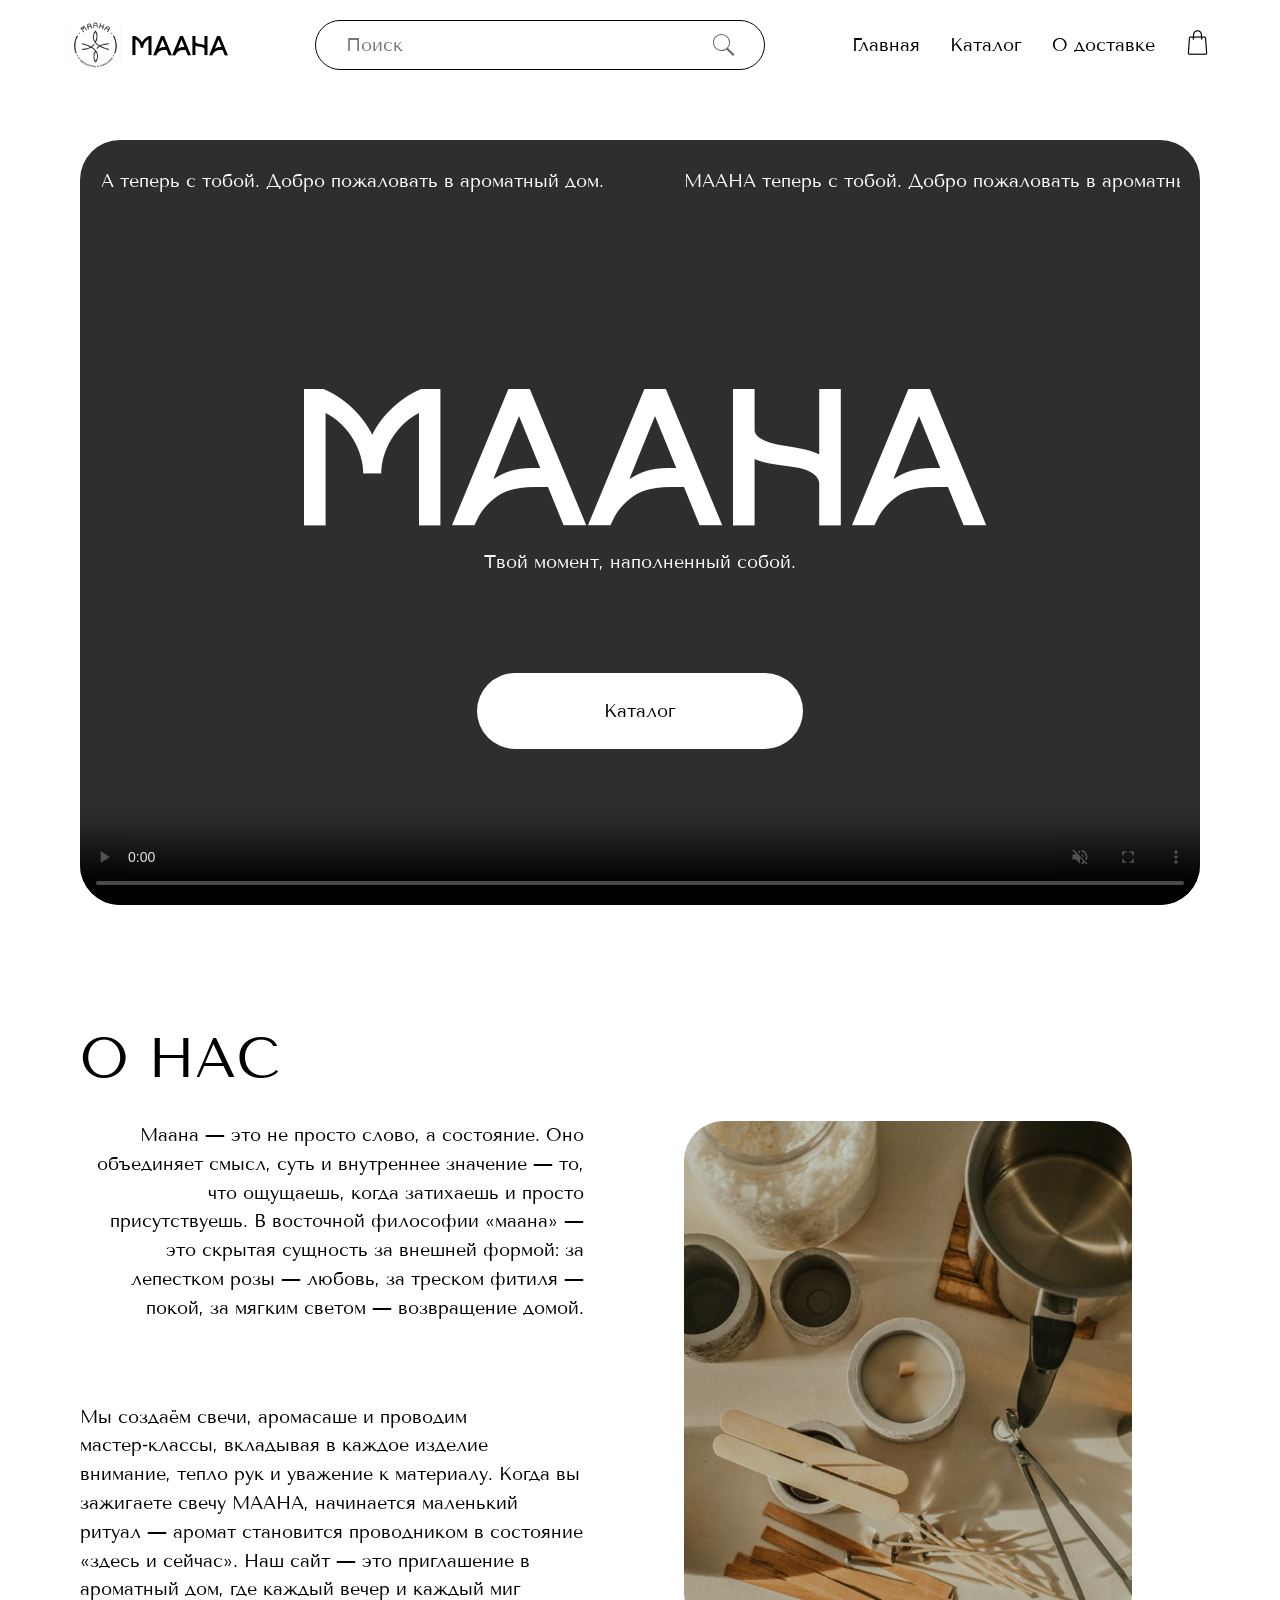
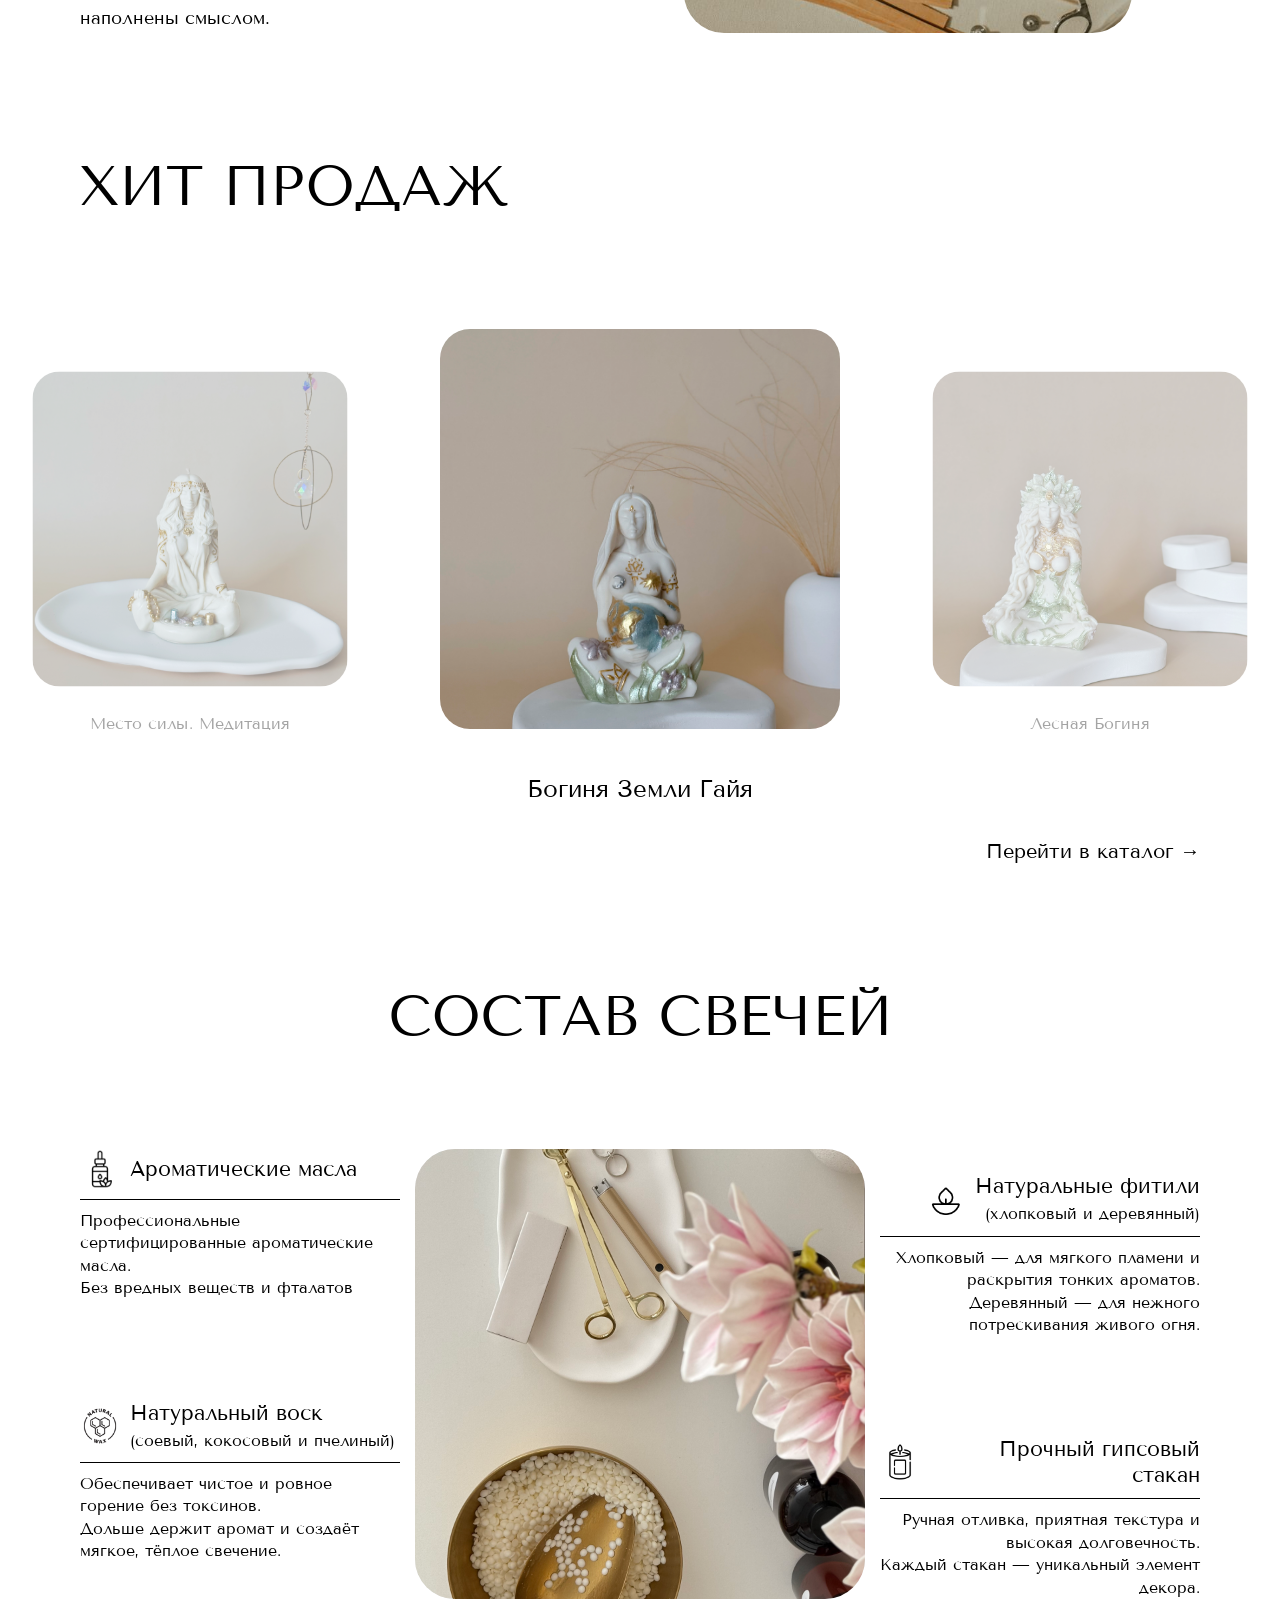
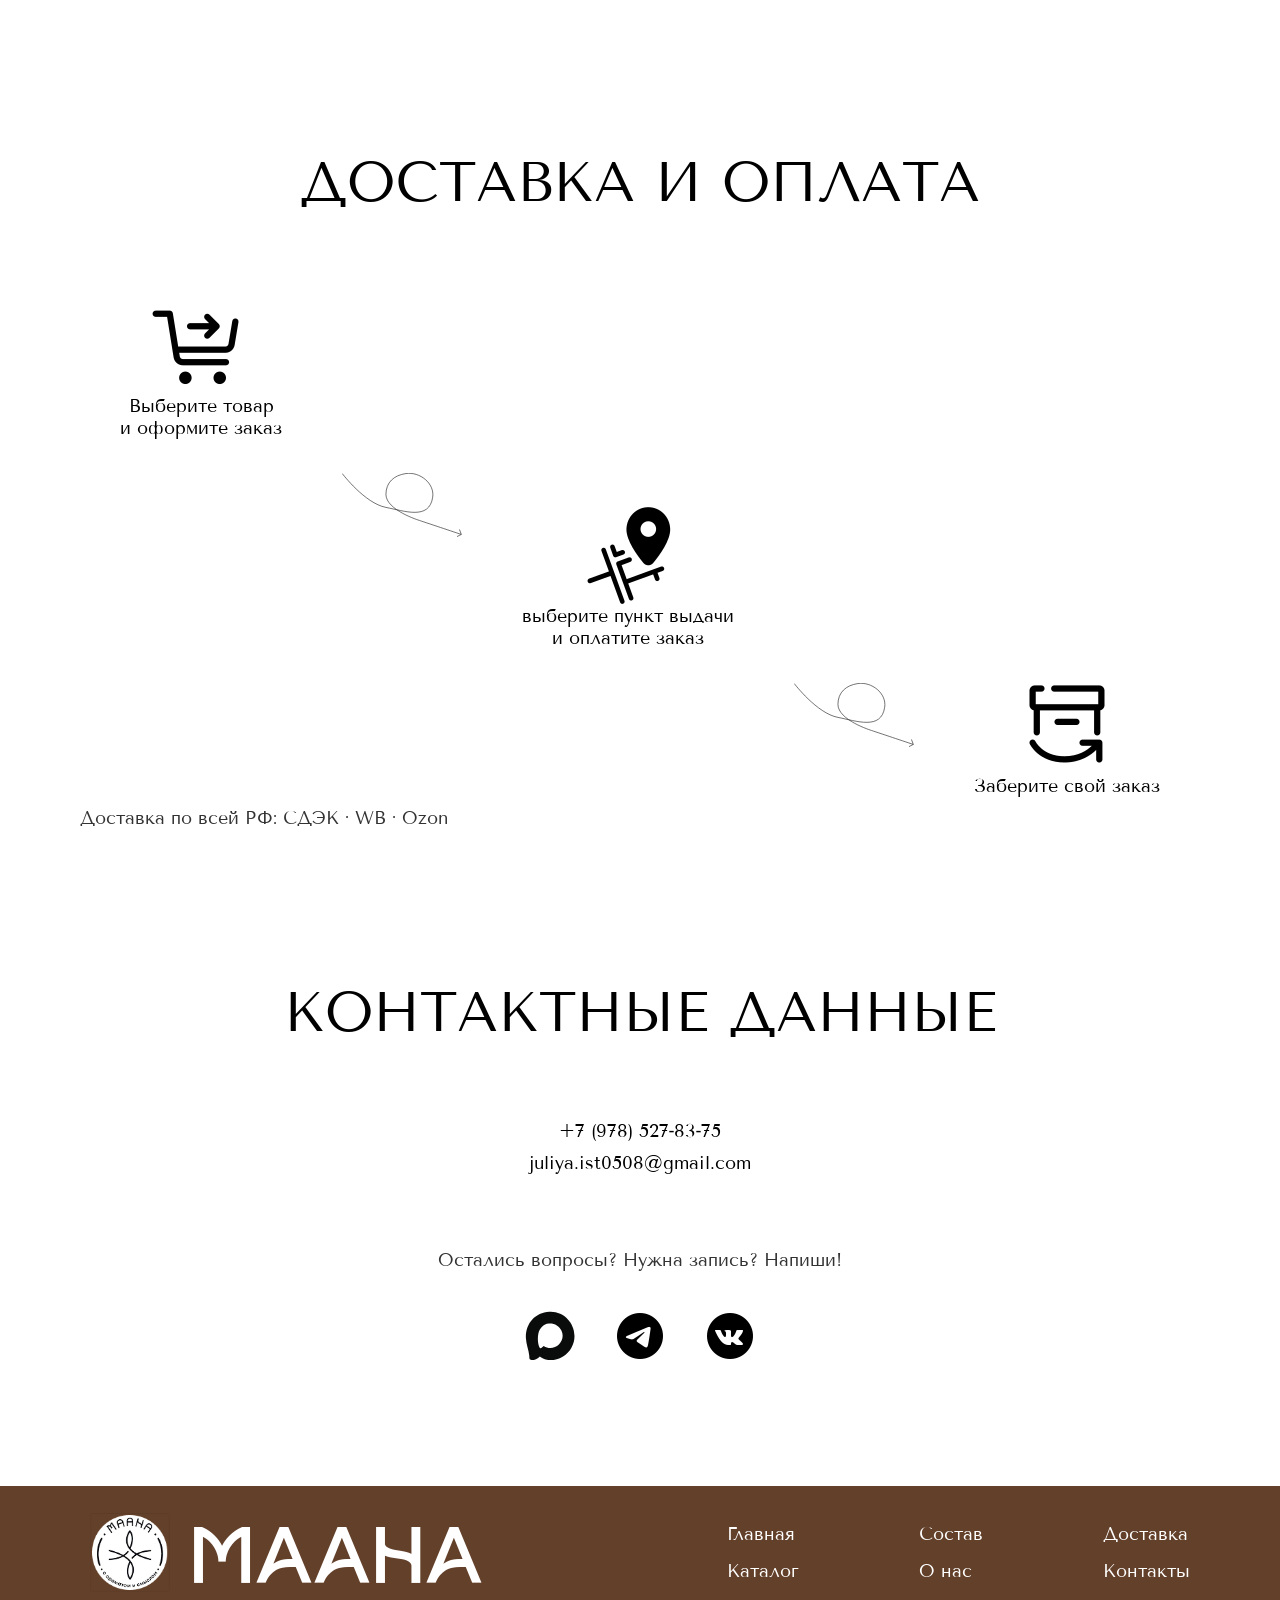
==== commit 1af5a5c4: "fix: Minor client‑requested fixes and added video support to master‑class cards" ====
--- a/index.html
+++ b/index.html
@@ -98,7 +98,7 @@
           <div class="about__text">
             <p class="about__p about__p--right">
               Маана — это не просто слово, а состояние. Оно объединяет смысл,
-              суть и внутреннее значение — то, что ощущаешь, когда замолкаешь и
+              суть и внутреннее значение — то, что ощущаешь, когда затихаешь и
               просто присутствуешь. В восточной философии «маана» — это скрытая
               сущность за внешней формой: за лепестком розы — любовь, за треском
               фитиля — покой, за мягким светом — возвращение домой.
@@ -107,14 +107,14 @@
             <p class="about__p">
               Мы создаём свечи, аромасаше и проводим мастер‑классы, вкладывая в
               каждое изделие внимание, тепло рук и уважение к материалу. Когда
-              вы зажигаете свечу MAANA, начинается маленький ритуал — аромат
+              вы зажигаете свечу МААНА, начинается маленький ритуал — аромат
               становится проводником в состояние «здесь и сейчас». Наш сайт —
-              это приглашение в ароматный дом, где каждый вечер и каждый фитиль
+              это приглашение в ароматный дом, где каждый вечер и каждый миг
               наполнены смыслом.
             </p>
           </div>
           <div class="about__image">
-            <img src="img/workshop.jpg" alt="Мастерская MAANA" />
+            <img src="img/workshop.jpg" alt="Мастерская МААНА" />
           </div>
         </div>
       </section>
@@ -165,7 +165,7 @@
 
           <!-- ЦЕНТР -->
           <div class="composition__center">
-            <img src="img/composition/candle.png" alt="Свеча MAANA" />
+            <img src="img/composition/candle1.png" alt="Свеча МААНА" />
           </div>
 
           <!-- ПРАВАЯ КОЛОНКА -->
@@ -211,7 +211,7 @@
           <!-- ШАГ 1 -->
           <div class="delivery__step step-1">
             <img src="img/icons/step1.png" class="delivery__icon" alt="" />
-            <p class="delivery__text">Выберите свечу<br />и оформите заказ</p>
+            <p class="delivery__text">Выберите товар<br />и оформите заказ</p>
           </div>
 
           <img
@@ -222,7 +222,9 @@
           <!-- ШАГ 2 -->
           <div class="delivery__step step-2">
             <img src="img/icons/step2.png" class="delivery__icon" alt="" />
-            <p class="delivery__text">Оплатите<br />и выберите пункт выдачи</p>
+            <p class="delivery__text">
+              выберите пункт выдачи<br />и оплатите заказ
+            </p>
           </div>
 
           <img
@@ -253,9 +255,29 @@
         </p>
 
         <div class="contacts__icons">
-          <img src="img/message/max.svg" alt="" class="contacts__icon" />
-          <img src="img/message/tg.svg" alt="" class="contacts__icon" />
-          <img src="img/message/vk.svg" alt="" class="contacts__icon" />
+          <a
+            href="https://max.ru/u/f9LHodD0cOIr-W0FBa3_vxtJcRG8Q_nSDP5cOTUofBVzeVgrKyBM-jZyqtM"
+            target="_blank"
+            class="contacts__icon-link">
+            <img src="img/message/max.svg" alt="MAX" class="contacts__icon" />
+          </a>
+
+          <a
+            href="https://t.me/HyggeCandleS"
+            target="_blank"
+            class="contacts__icon-link">
+            <img
+              src="img/message/tg.svg"
+              alt="Telegram"
+              class="contacts__icon" />
+          </a>
+
+          <a
+            href="https://vk.ru/hugge_aura"
+            target="_blank"
+            class="contacts__icon-link">
+            <img src="img/message/vk.svg" alt="VK" class="contacts__icon" />
+          </a>
         </div>
       </section>
     </main>
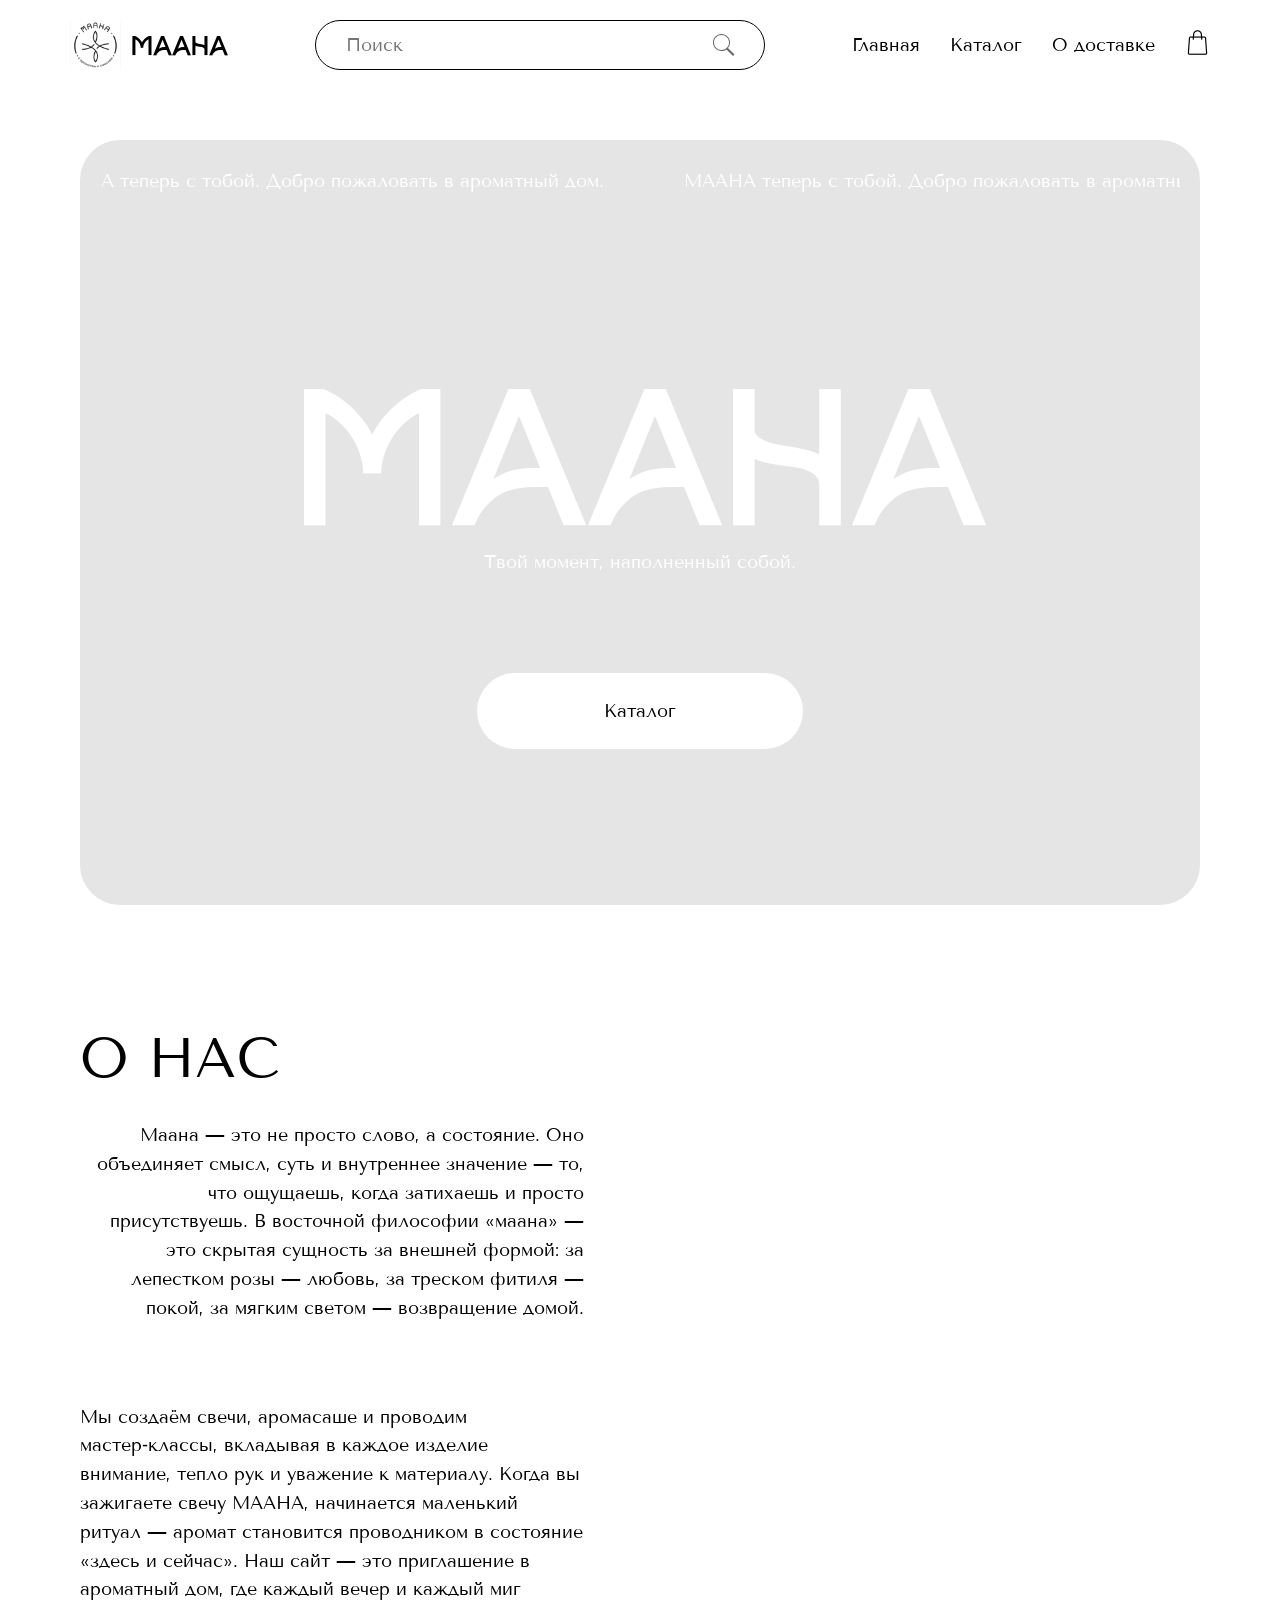
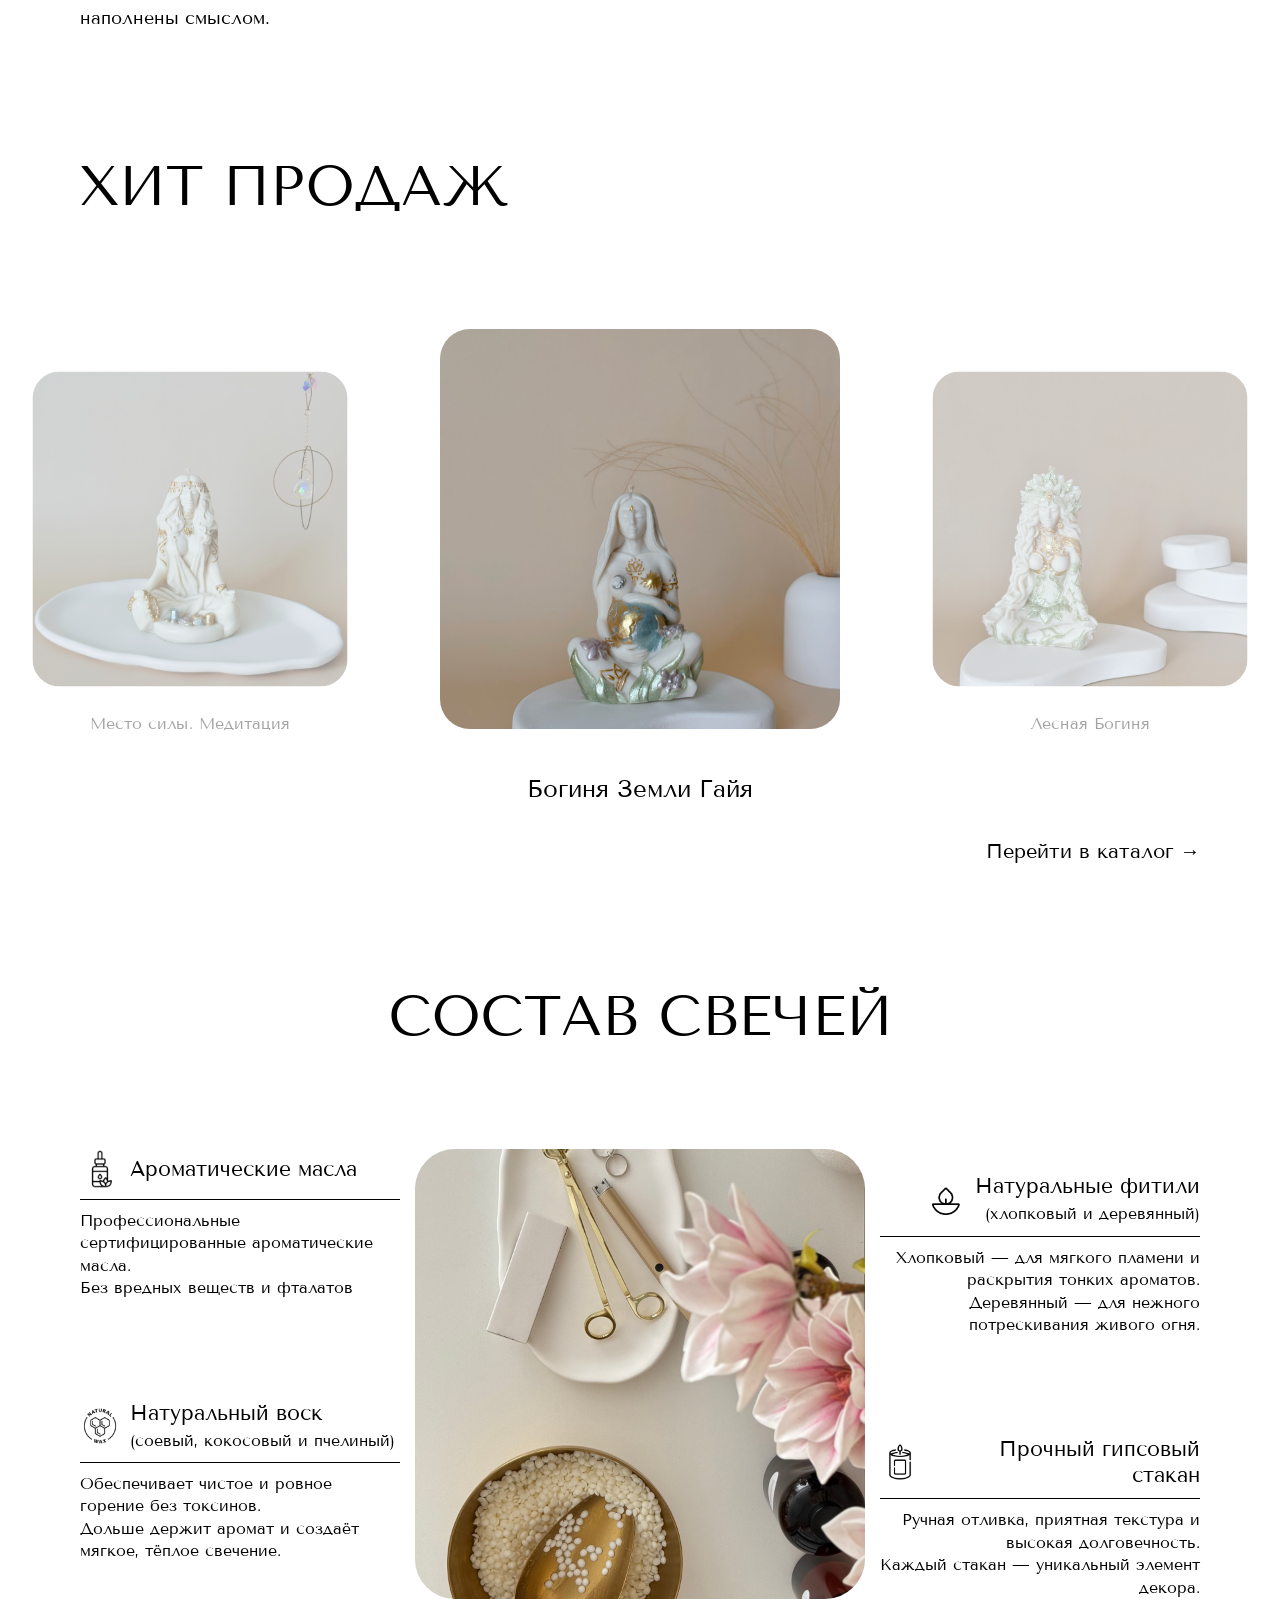
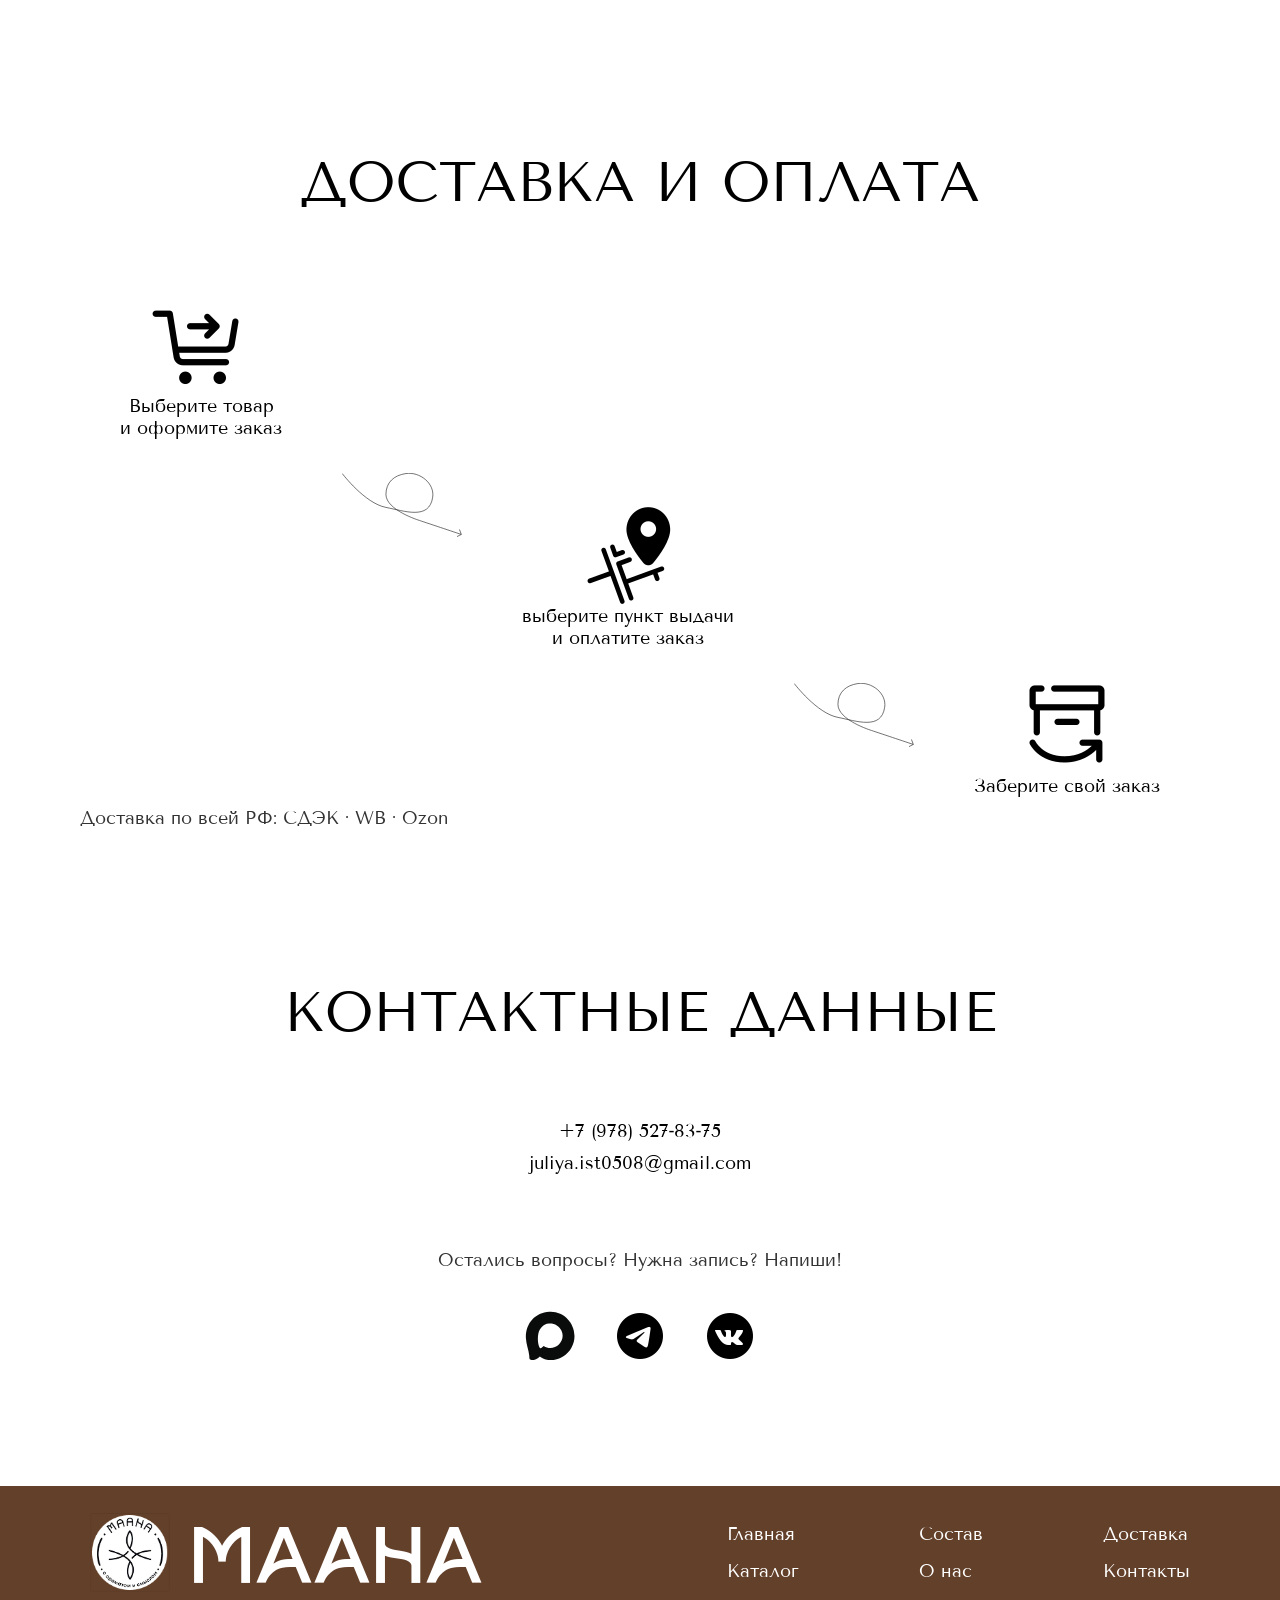
==== commit 27a5acca: "add video about" ====
--- a/index.html
+++ b/index.html
@@ -76,7 +76,6 @@
           playsinline
           playsinline
           webkit-playsinline
-          controls="false"
           disablepictureinpicture
           controlslist="nodownload nofullscreen noplaybackrate">
           <source src="video/background.mp4" type="video/mp4" />
@@ -114,7 +113,13 @@
             </p>
           </div>
           <div class="about__image">
-            <img src="img/workshop.jpg" alt="Мастерская МААНА" />
+            <video
+              src="video/about.mp4"
+              class="about-video"
+              autoplay
+              muted
+              loop
+              playsinline></video>
           </div>
         </div>
       </section>
--- a/styles.css
+++ b/styles.css
@@ -654,6 +654,13 @@
   object-fit: cover;
 }
 
+.about__image video {
+  width: 100%;
+  height: 100%;
+  object-fit: cover;
+  border-radius: 40px;
+}
+
 /* Планшеты (до 1024px) */
 @media (max-width: 1024px) {
   .about {
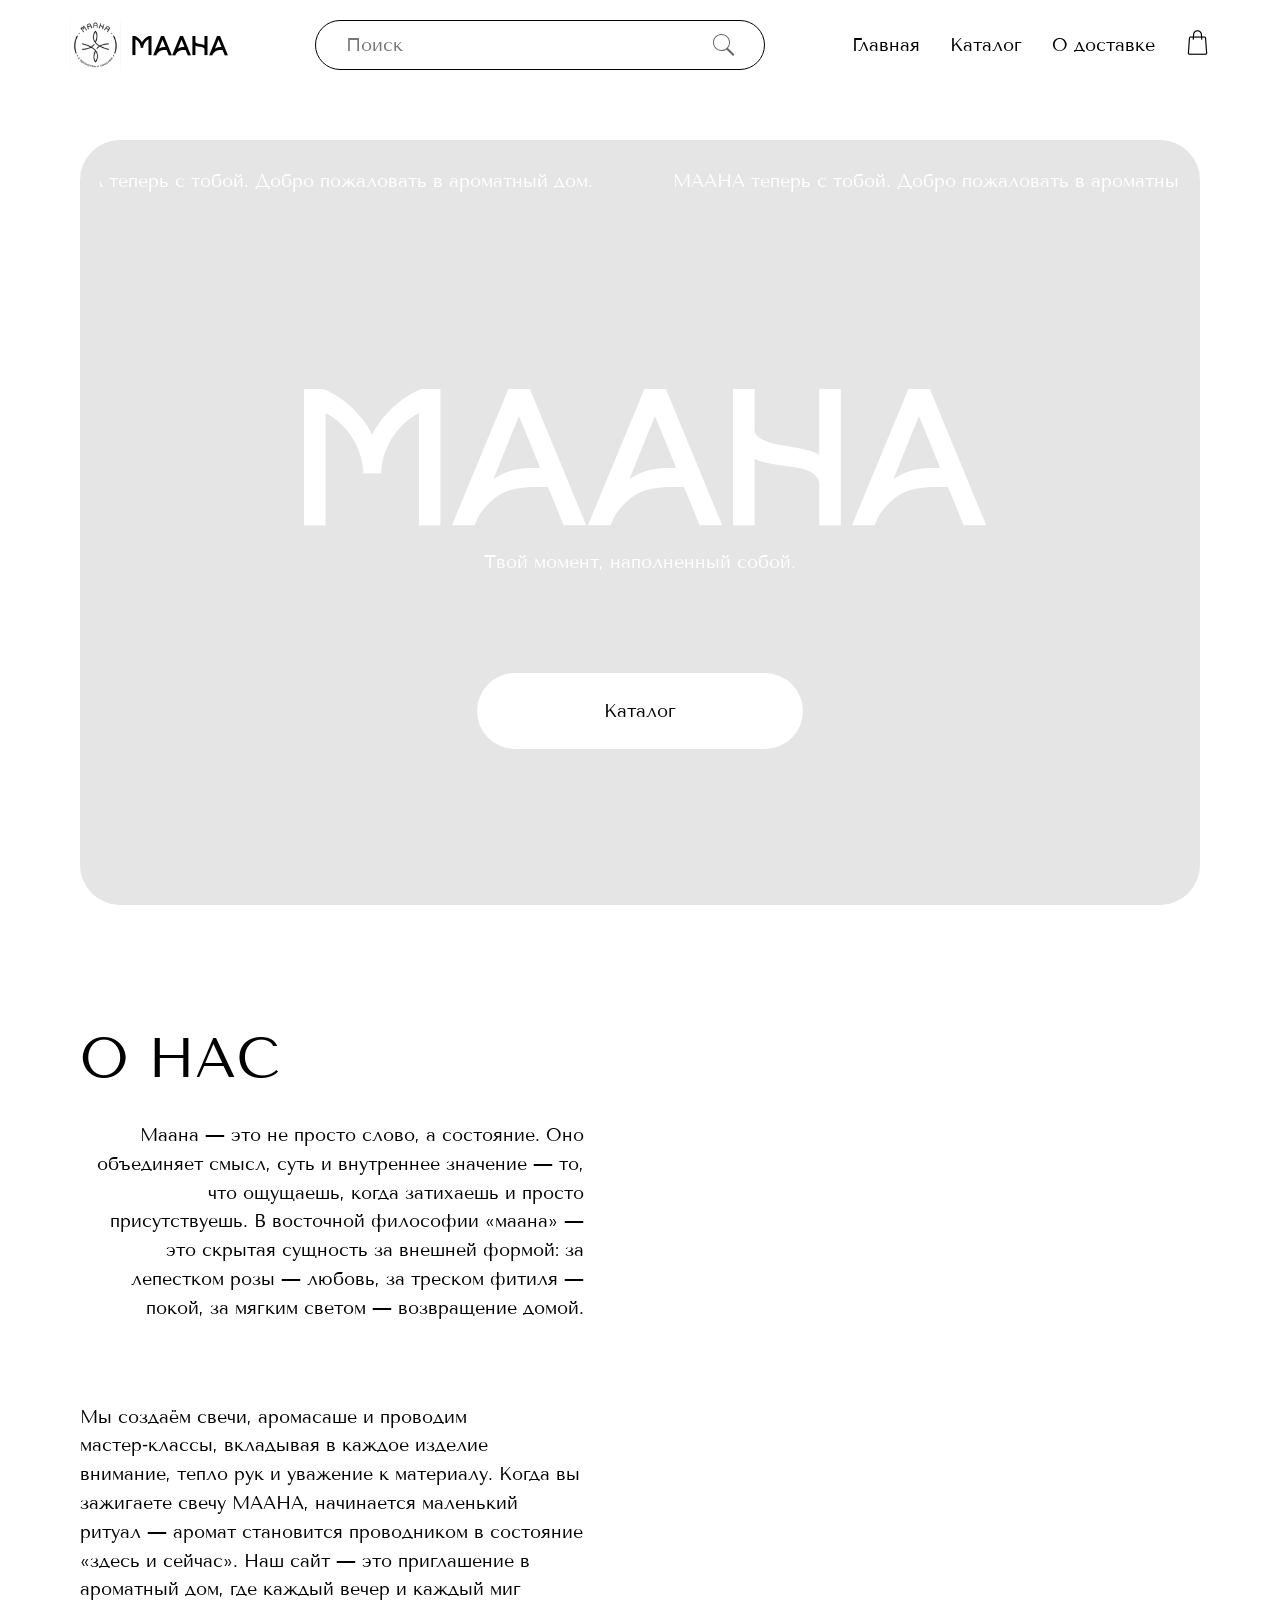
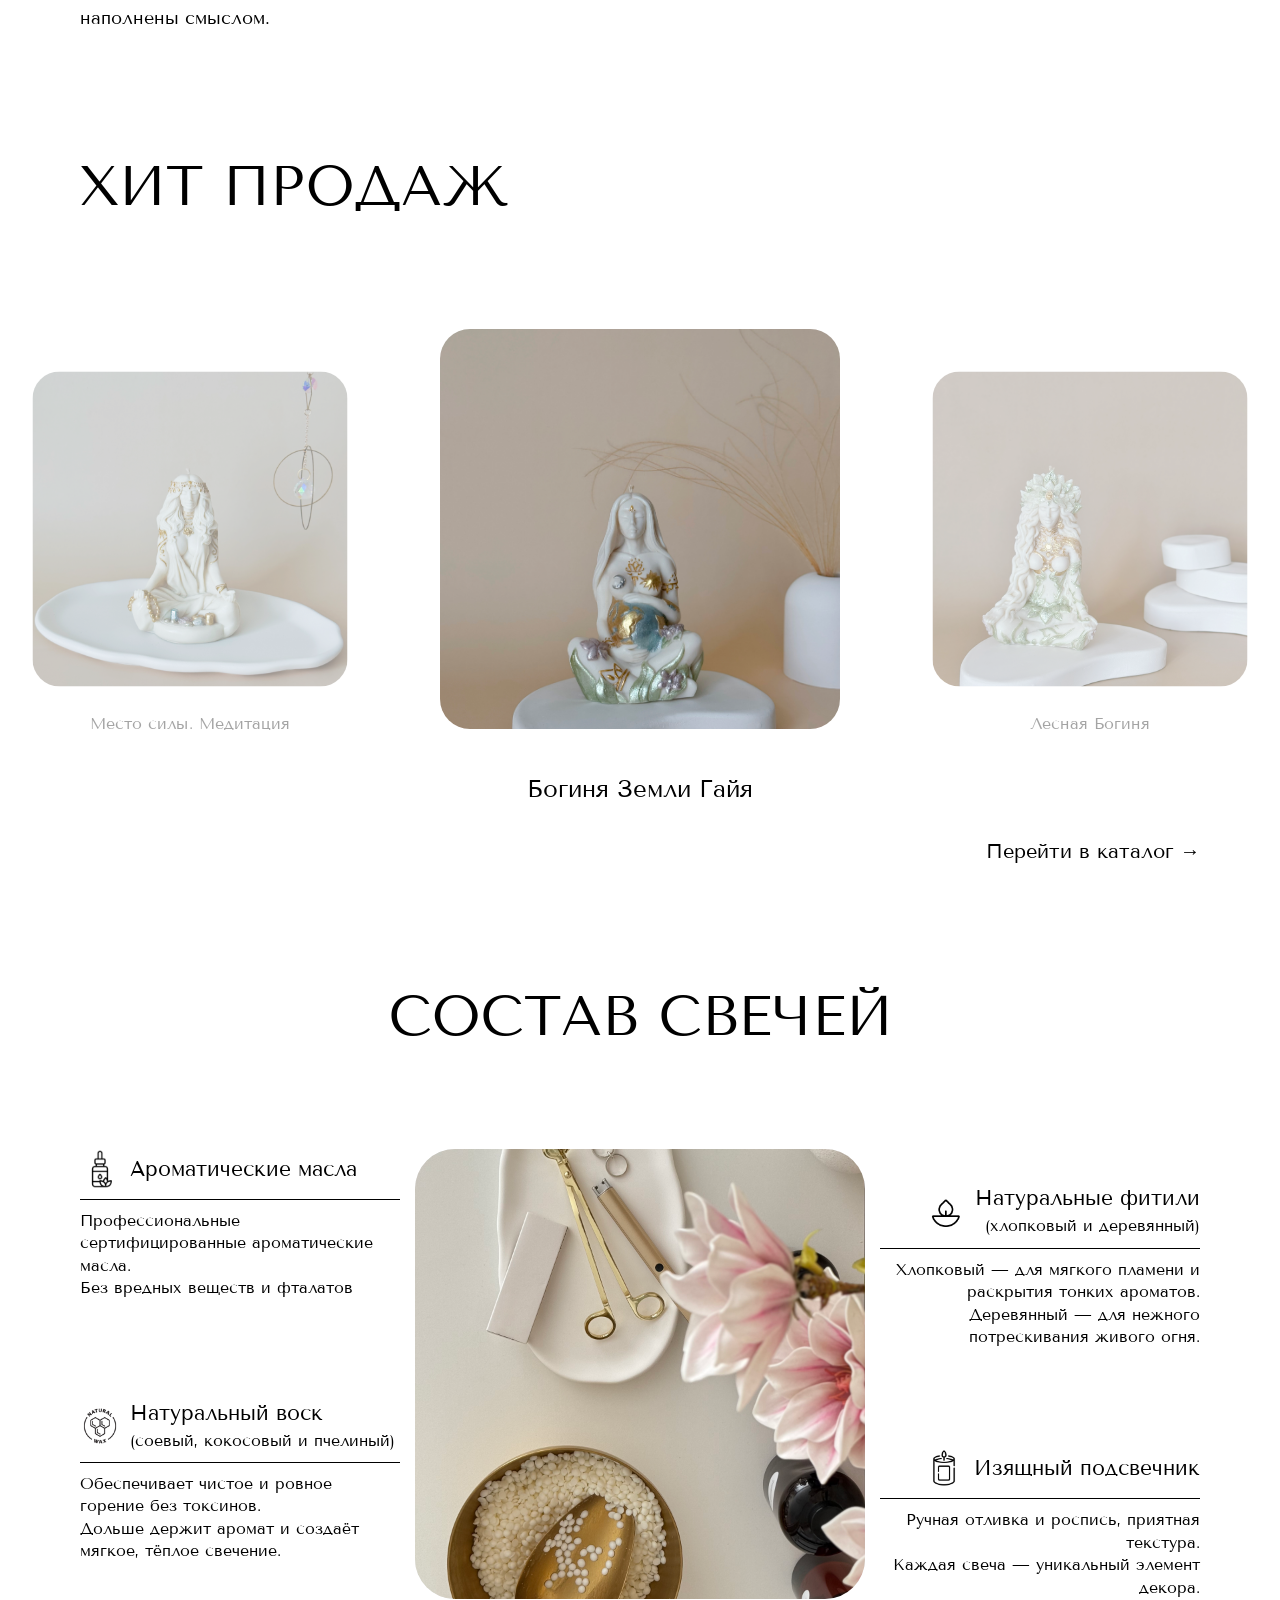
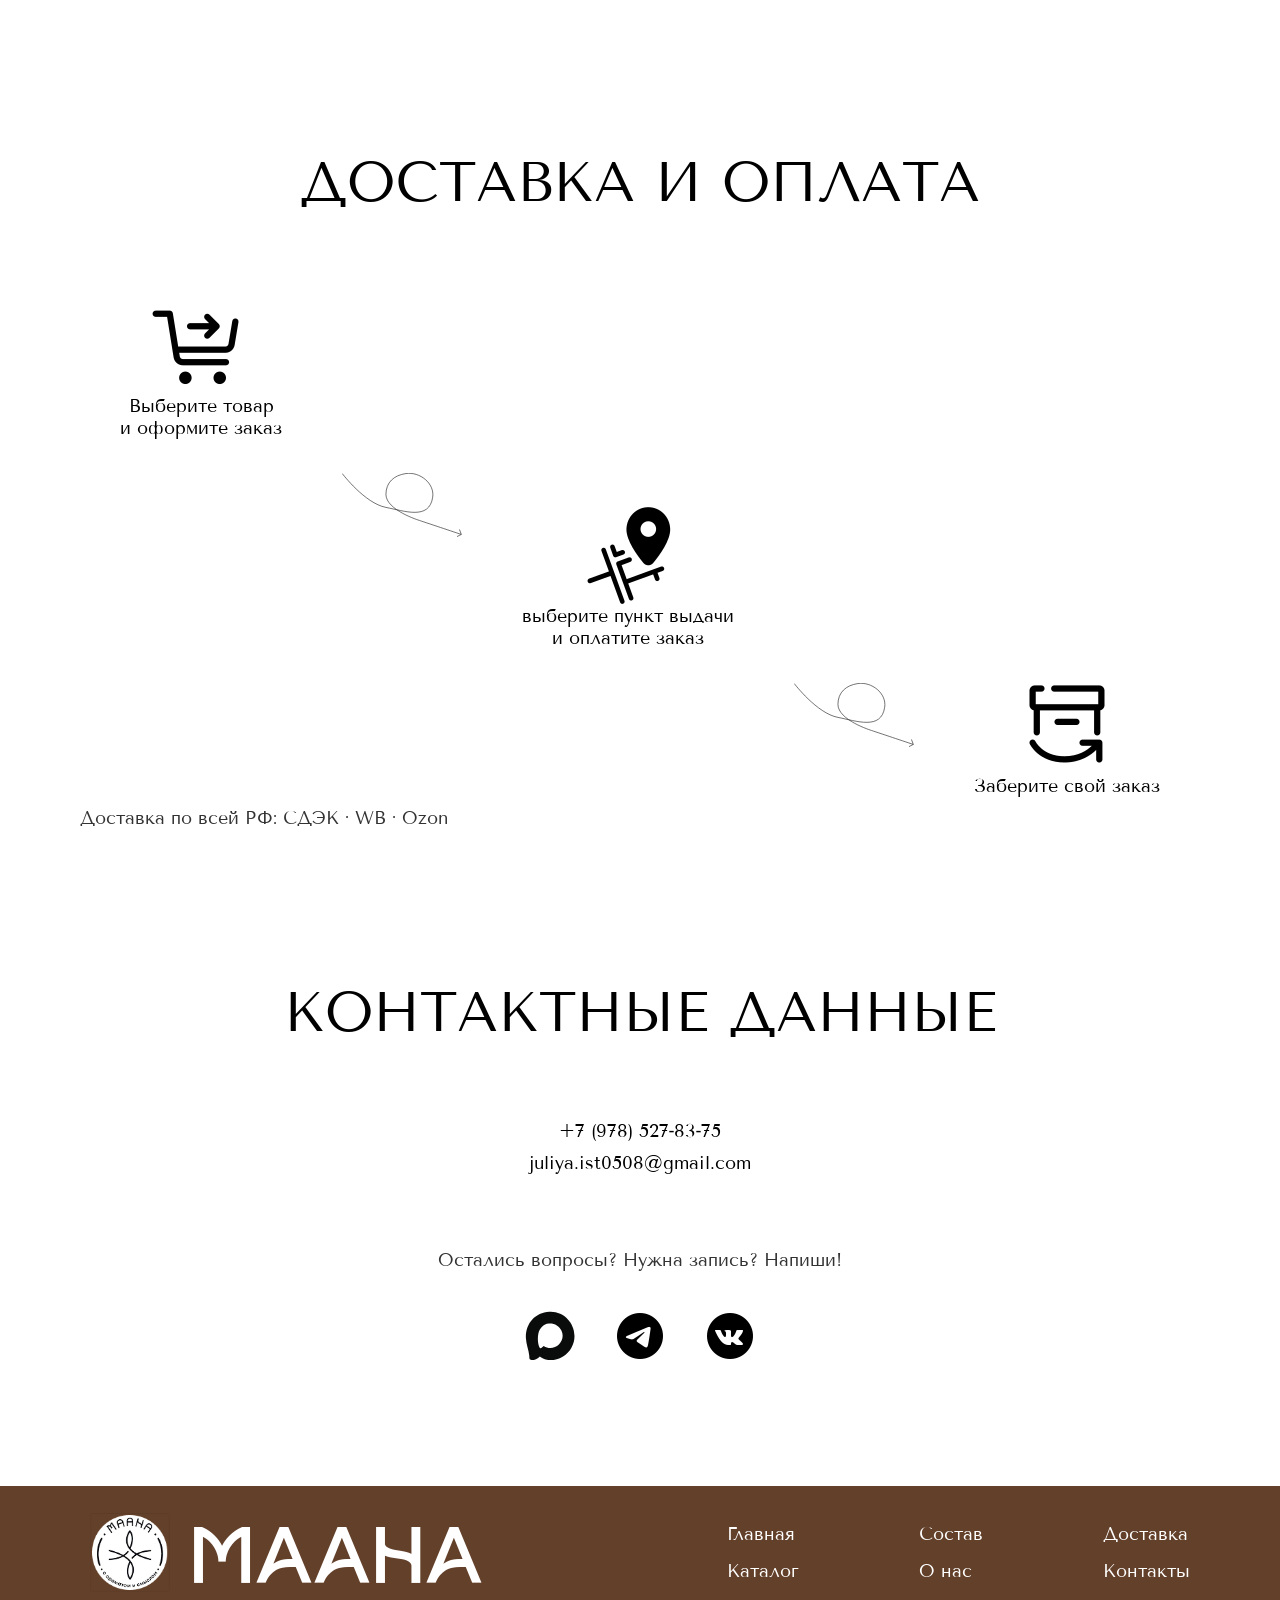
==== commit f4d50f34: "replace text for glass" ====
--- a/index.html
+++ b/index.html
@@ -197,12 +197,12 @@
             <div class="composition__item">
               <div class="composition__item-header">
                 <img src="img/icons/cup.png" class="composition__icon" alt="" />
-                <h3 class="composition__name">Прочный гипсовый стакан</h3>
+                <h3 class="composition__name">Изящный подсвечник</h3>
               </div>
               <div class="composition__line"></div>
               <p class="composition__text">
-                Ручная отливка, приятная текстура и высокая долговечность.<br />
-                Каждый стакан — уникальный элемент декора.
+                Ручная отливка и роспись, приятная текстура. <br />
+                Каждая свеча — уникальный элемент декора.
               </p>
             </div>
           </div>
